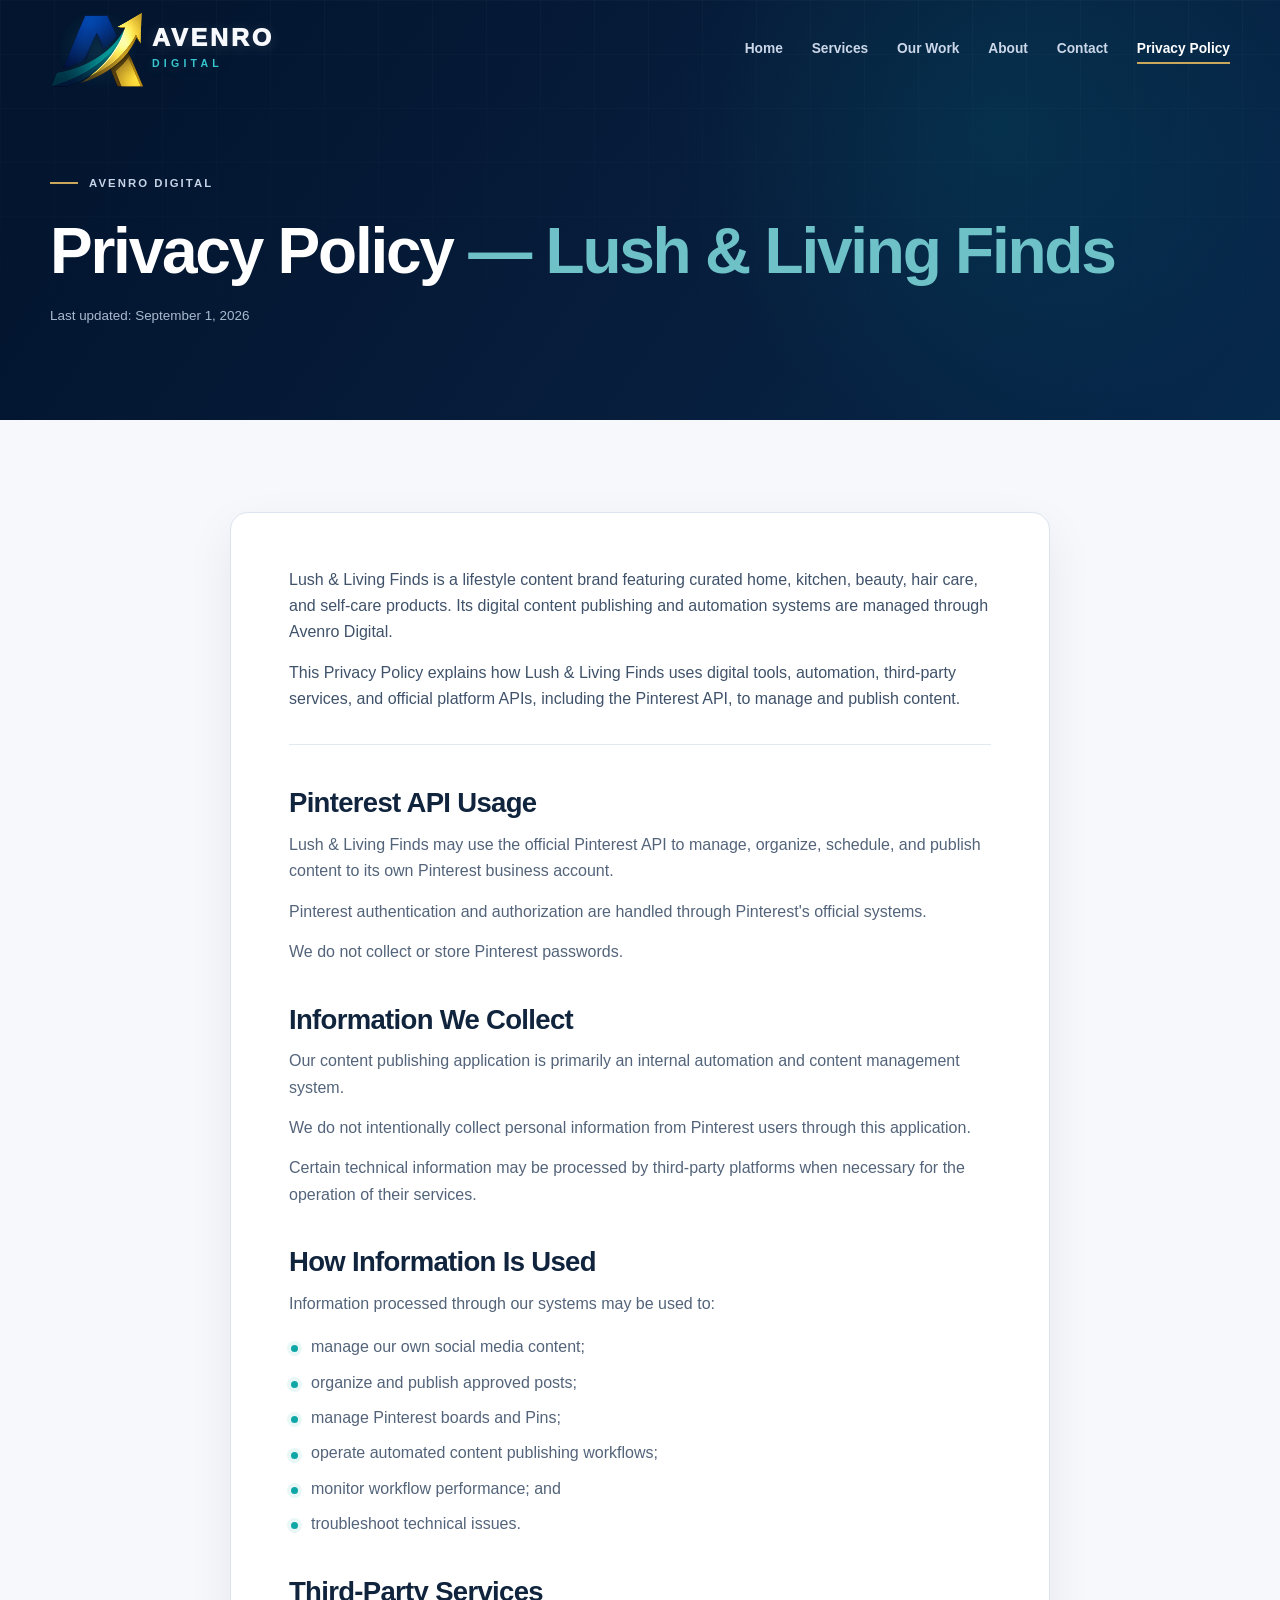
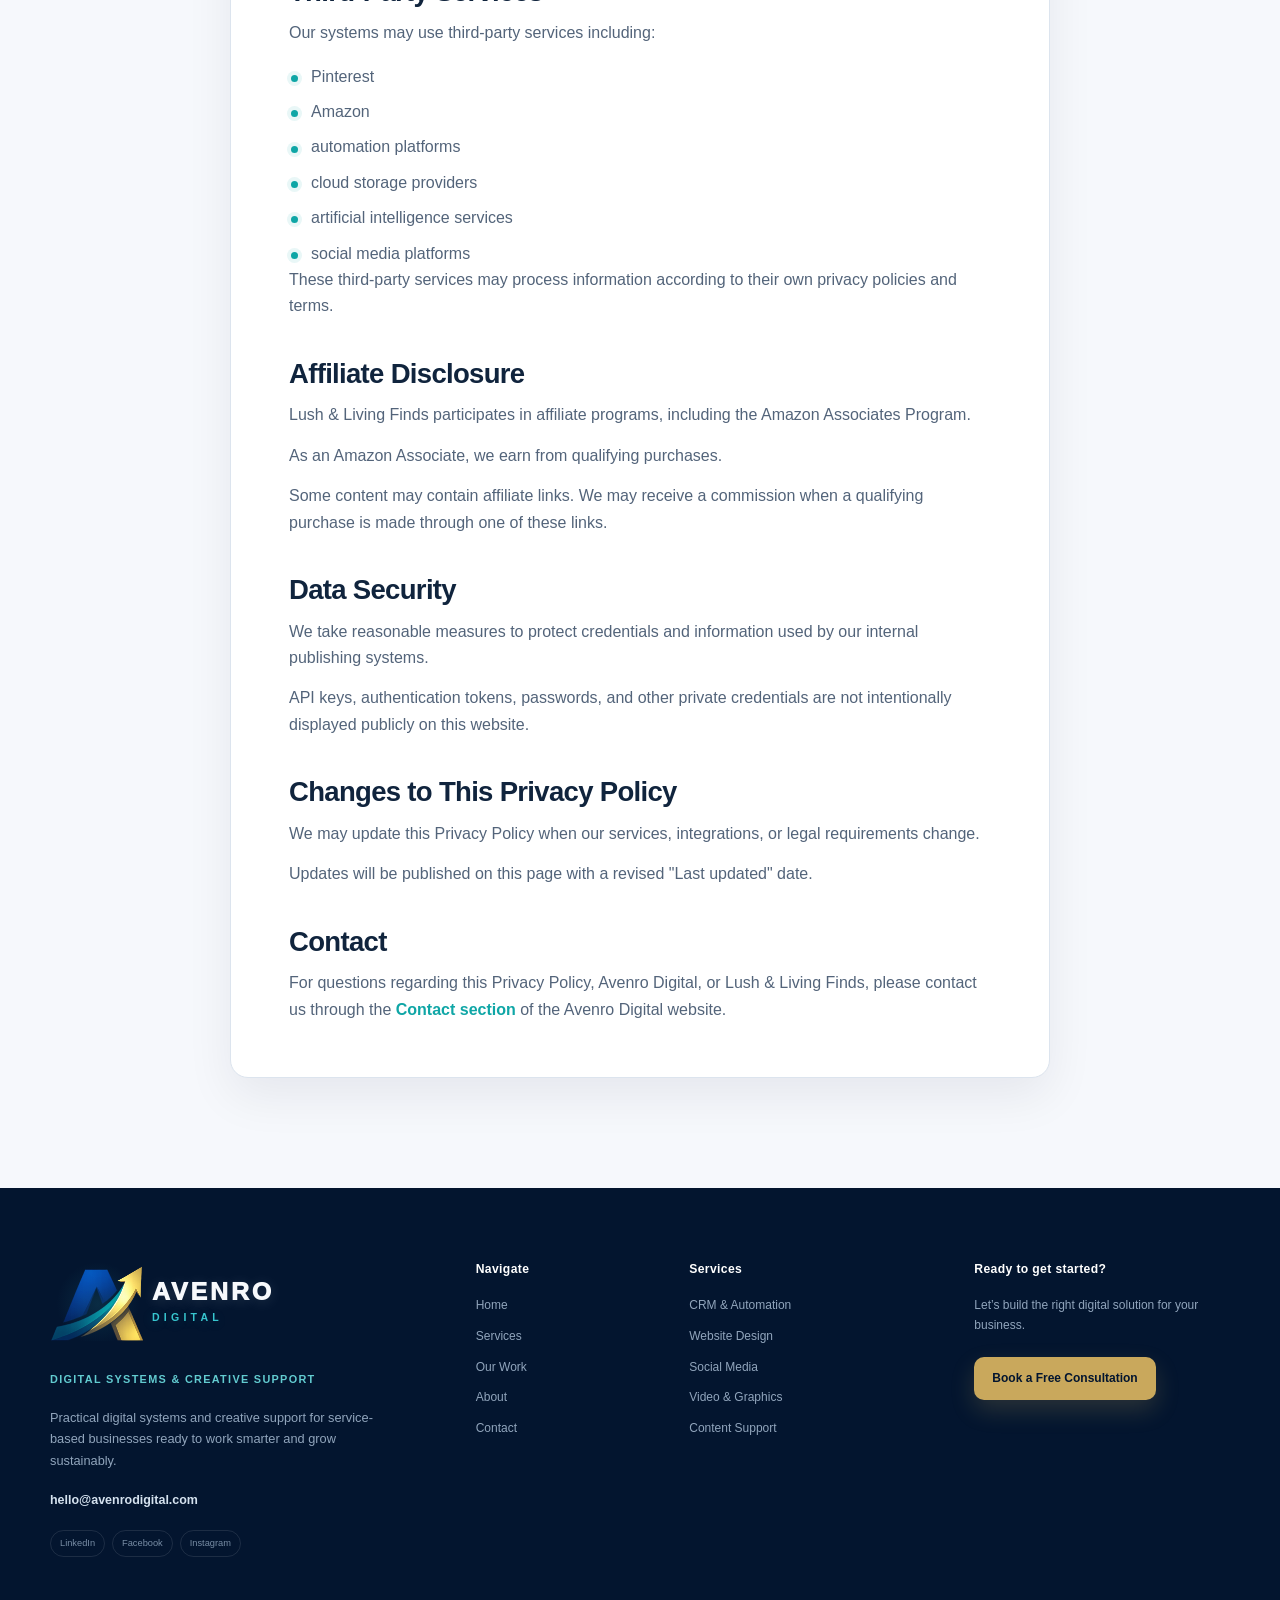
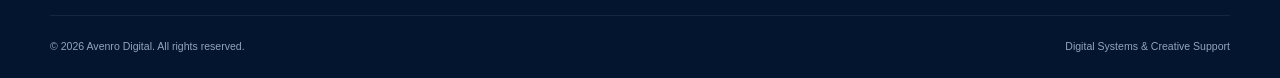
==== lush-living-finds/privacy/index.html @ b6dfa090 "Add Lush and Living Finds privacy policy" ====
<!doctype html>
<html lang="en">
<head>
  <meta charset="utf-8">
  <meta name="viewport" content="width=device-width, initial-scale=1">
  <title>Privacy Policy | Lush &amp; Living Finds</title>
  <meta name="description" content="Privacy Policy for Lush &amp; Living Finds, a lifestyle content brand whose digital publishing and automation systems are managed through Avenro Digital.">
  <meta name="theme-color" content="#03152F">
  <meta property="og:type" content="website">
  <meta property="og:title" content="Privacy Policy | Lush &amp; Living Finds">
  <meta property="og:description" content="Privacy Policy for Lush &amp; Living Finds, a lifestyle content brand whose digital publishing and automation systems are managed through Avenro Digital.">
  <meta property="og:image" content="../../assets/images/avenro-logo.png">
  <meta property="og:url" content="https://avenrodigital.com/lush-living-finds/privacy/">
  <link rel="icon" type="image/png" href="../../assets/images/avenro-logo.png">
  <link rel="stylesheet" href="../../styles.css?v=20260901-1">
  <script src="../../script.js?v=20260802-5" defer></script>
</head>
<body>
  <a class="skip-link" href="#main-content">Skip to main content</a>

  <header class="site-header" data-header>
    <nav class="container navbar" aria-label="Primary navigation">
      <a class="brand" href="../../#home" aria-label="Avenro Digital home">
        <span class="brand-mark" aria-hidden="true"><img src="../../assets/images/avenro-logo.png" alt=""></span>
        <span class="brand-name">AVENRO <small>DIGITAL</small></span>
      </a>

      <button class="menu-toggle" type="button" aria-expanded="false" aria-controls="nav-menu" aria-label="Open navigation menu">
        <span></span><span></span><span></span>
      </button>

      <div class="nav-menu" id="nav-menu" data-nav-menu>
        <ul class="nav-links">
          <li><a href="../../#home">Home</a></li>
          <li><a href="../../#services">Services</a></li>
          <li><a href="../../#work">Our Work</a></li>
          <li><a href="../../#about">About</a></li>
          <li><a href="../../#contact">Contact</a></li>
          <li><a class="active" href="/lush-living-finds/privacy/" aria-current="page">Privacy Policy</a></li>
        </ul>
      </div>
    </nav>
  </header>

  <main id="main-content">
    <section class="privacy-hero">
      <div class="container reveal">
        <p class="eyebrow"><span></span> Avenro Digital</p>
        <h1>Privacy Policy <em>— Lush &amp; Living Finds</em></h1>
        <p class="privacy-updated">Last updated: September 1, 2026</p>
      </div>
    </section>

    <div class="privacy-policy">
      <article class="privacy-content reveal">
        <div class="privacy-intro">
          <p>Lush &amp; Living Finds is a lifestyle content brand featuring curated home, kitchen, beauty, hair care, and self-care products. Its digital content publishing and automation systems are managed through Avenro Digital.</p>
          <p>This Privacy Policy explains how Lush &amp; Living Finds uses digital tools, automation, third-party services, and official platform APIs, including the Pinterest API, to manage and publish content.</p>
        </div>

        <section>
          <h2>Pinterest API Usage</h2>
          <p>Lush &amp; Living Finds may use the official Pinterest API to manage, organize, schedule, and publish content to its own Pinterest business account.</p>
          <p>Pinterest authentication and authorization are handled through Pinterest's official systems.</p>
          <p>We do not collect or store Pinterest passwords.</p>
        </section>

        <section>
          <h2>Information We Collect</h2>
          <p>Our content publishing application is primarily an internal automation and content management system.</p>
          <p>We do not intentionally collect personal information from Pinterest users through this application.</p>
          <p>Certain technical information may be processed by third-party platforms when necessary for the operation of their services.</p>
        </section>

        <section>
          <h2>How Information Is Used</h2>
          <p>Information processed through our systems may be used to:</p>
          <ul>
            <li>manage our own social media content;</li>
            <li>organize and publish approved posts;</li>
            <li>manage Pinterest boards and Pins;</li>
            <li>operate automated content publishing workflows;</li>
            <li>monitor workflow performance; and</li>
            <li>troubleshoot technical issues.</li>
          </ul>
        </section>

        <section>
          <h2>Third-Party Services</h2>
          <p>Our systems may use third-party services including:</p>
          <ul>
            <li>Pinterest</li>
            <li>Amazon</li>
            <li>automation platforms</li>
            <li>cloud storage providers</li>
            <li>artificial intelligence services</li>
            <li>social media platforms</li>
          </ul>
          <p>These third-party services may process information according to their own privacy policies and terms.</p>
        </section>

        <section>
          <h2>Affiliate Disclosure</h2>
          <p>Lush &amp; Living Finds participates in affiliate programs, including the Amazon Associates Program.</p>
          <p>As an Amazon Associate, we earn from qualifying purchases.</p>
          <p>Some content may contain affiliate links. We may receive a commission when a qualifying purchase is made through one of these links.</p>
        </section>

        <section>
          <h2>Data Security</h2>
          <p>We take reasonable measures to protect credentials and information used by our internal publishing systems.</p>
          <p>API keys, authentication tokens, passwords, and other private credentials are not intentionally displayed publicly on this website.</p>
        </section>

        <section>
          <h2>Changes to This Privacy Policy</h2>
          <p>We may update this Privacy Policy when our services, integrations, or legal requirements change.</p>
          <p>Updates will be published on this page with a revised "Last updated" date.</p>
        </section>

        <section>
          <h2>Contact</h2>
          <p>For questions regarding this Privacy Policy, Avenro Digital, or Lush &amp; Living Finds, please contact us through the <a href="../../#contact">Contact section</a> of the Avenro Digital website.</p>
        </section>
      </article>
    </div>
  </main>

  <footer class="site-footer">
    <div class="container footer-grid">
      <div class="footer-brand">
        <a class="brand" href="../../#home" aria-label="Avenro Digital home"><span class="brand-mark" aria-hidden="true"><img src="../../assets/images/avenro-logo.png" alt=""></span><span class="brand-name">AVENRO <small>DIGITAL</small></span></a>
        <p class="footer-tagline">Digital Systems &amp; Creative Support</p>
        <p>Practical digital systems and creative support for service-based businesses ready to work smarter and grow sustainably.</p>
        <a class="footer-email" href="mailto:hello@avenrodigital.com">hello@avenrodigital.com</a>
        <div class="social-placeholders" aria-label="Social media profiles coming soon"><span>LinkedIn</span><span>Facebook</span><span>Instagram</span></div>
      </div>
      <div class="footer-column"><h2>Navigate</h2><a href="../../#home">Home</a><a href="../../#services">Services</a><a href="../../#work">Our Work</a><a href="../../#about">About</a><a href="../../#contact">Contact</a></div>
      <div class="footer-column"><h2>Services</h2><a href="../../#services">CRM &amp; Automation</a><a href="../../#services">Website Design</a><a href="../../#services">Social Media</a><a href="../../#services">Video &amp; Graphics</a><a href="../../#services">Content Support</a></div>
      <div class="footer-column footer-action"><h2>Ready to get started?</h2><p>Let’s build the right digital solution for your business.</p><a class="button button-gold button-small" href="../../#contact">Book a Free Consultation</a></div>
    </div>
    <div class="container footer-bottom"><p>© <span data-current-year></span> Avenro Digital. All rights reserved.</p><p>Digital Systems &amp; Creative Support</p></div>
  </footer>
</body>
</html>
---- styles.css ----
:root {
  --navy: #03152f;
  --midnight: #071e3d;
  --royal: #0648a8;
  --teal: #0fa6a6;
  --gold: #c9a85c;
  --soft-white: #f6f8fc;
  --light-gray: #e8edf5;
  --muted: #aab8cc;
  --ink: #10243d;
  --body-text: #53647a;
  --white: #ffffff;
  --container: 1180px;
  --radius-sm: 10px;
  --radius: 18px;
  --radius-lg: 28px;
  --shadow: 0 20px 50px rgba(3, 21, 47, 0.1);
  --transition: 220ms ease;
}

* { box-sizing: border-box; }
html { scroll-behavior: smooth; scroll-padding-top: 106px; }
body { margin: 0; font-family: Inter, Avenir, "Segoe UI", Arial, sans-serif; color: var(--body-text); background: var(--soft-white); line-height: 1.65; -webkit-font-smoothing: antialiased; }
body.menu-open, body.modal-open { overflow: hidden; }
img, svg { display: block; max-width: 100%; }
a { color: inherit; text-decoration: none; }
button, input, select, textarea { font: inherit; }
button, a { -webkit-tap-highlight-color: transparent; }
:focus-visible { outline: 3px solid rgba(212, 175, 55, 0.75); outline-offset: 4px; }
.skip-link { position: fixed; z-index: 1000; top: 10px; left: 10px; padding: 10px 16px; border-radius: 8px; background: var(--gold); color: var(--navy); font-weight: 800; transform: translateY(-150%); transition: transform var(--transition); }
.skip-link:focus { transform: translateY(0); }
.container { width: min(calc(100% - 40px), var(--container)); margin-inline: auto; }
.section { padding: 110px 0; }
h1, h2, h3, p { margin-top: 0; }
h1, h2, h3 { color: var(--ink); line-height: 1.15; letter-spacing: -0.035em; }
h1 { font-size: clamp(2.8rem, 5.1vw, 4.65rem); }
h2 { margin-bottom: 24px; font-size: clamp(2.15rem, 4vw, 3.25rem); }
h3 { font-size: 1.2rem; }
em { color: var(--teal); font-style: normal; }
.eyebrow { display: flex; align-items: center; gap: 11px; margin-bottom: 22px; color: #c7d4e7; font-size: 0.71rem; font-weight: 800; letter-spacing: 0.18em; text-transform: uppercase; }
.eyebrow span { width: 28px; height: 2px; background: var(--gold); }
.eyebrow.dark { color: var(--royal); }
.eyebrow.centered { justify-content: center; }
.eyebrow.centered span:last-child { display: inline-block; }
.button-group { display: flex; flex-wrap: wrap; gap: 14px; }
.button { display: inline-flex; min-height: 52px; align-items: center; justify-content: center; gap: 14px; padding: 13px 22px; border: 1px solid transparent; border-radius: var(--radius-sm); cursor: pointer; font-weight: 750; line-height: 1.2; transition: transform var(--transition), box-shadow var(--transition), background-color var(--transition), border-color var(--transition); }
.button:hover { transform: translateY(-2px); }
.button-primary { background: var(--gold); color: var(--navy); box-shadow: 0 10px 26px rgba(201, 168, 92, 0.22); }
.button-primary:hover { background: #d7ba74; box-shadow: 0 15px 32px rgba(201, 168, 92, 0.3); }
.button-secondary, .button-outline { border-color: rgba(255, 255, 255, 0.25); color: var(--white); background: rgba(255, 255, 255, 0.05); }
.button-secondary:hover, .button-outline:hover { border-color: rgba(255, 255, 255, 0.5); background: rgba(255, 255, 255, 0.1); }
.button-gold { background: var(--gold); color: var(--navy); box-shadow: 0 10px 24px rgba(201, 168, 92, 0.2); }
.button-gold:hover { background: #d7ba74; box-shadow: 0 14px 30px rgba(201, 168, 92, 0.28); }
.button-light { background: var(--white); color: var(--royal); }
.button-small { min-height: 43px; padding: 10px 17px; font-size: 0.86rem; }
.text-link { display: inline-flex; align-items: center; gap: 10px; color: var(--teal); font-size: 0.88rem; font-weight: 800; }
.text-link span { transition: transform var(--transition); }
.text-link:hover span { transform: translateX(4px); }

.site-header { position: fixed; z-index: 100; top: 0; right: 0; left: 0; color: var(--white); transition: background var(--transition), box-shadow var(--transition), backdrop-filter var(--transition); }
.site-header.scrolled { background: rgba(3, 21, 47, 0.97); box-shadow: 0 8px 30px rgba(0, 0, 0, 0.14); }
.navbar { display: flex; height: 96px; align-items: center; justify-content: flex-start; }
.brand { display: inline-flex; flex: 0 0 auto; align-items: center; gap: 6px; color: #f7f9fc; }
.brand-mark { position: relative; display: block; width: 96px; height: 78px; flex: 0 0 96px; overflow: hidden; background: radial-gradient(circle at 50% 52%, rgba(55, 198, 207, 0.13), transparent 66%); }
.brand-mark img { position: absolute; top: -44px; left: -147px; width: 385px; max-width: none; filter: brightness(1.08) saturate(1.06); mix-blend-mode: screen; }
.brand-name { flex: 0 0 auto; color: #f7f9fc; font-size: 1.55rem; font-weight: 950; letter-spacing: 0.12em; line-height: 0.9; text-shadow: 0 2px 14px rgba(247, 249, 252, 0.15); }
.brand-name small { display: block; margin-top: 9px; color: #37c6cf; font-size: 0.66rem; font-weight: 850; letter-spacing: 0.4em; line-height: 1; text-shadow: 0 2px 12px rgba(55, 198, 207, 0.21); }
.nav-menu { display: flex; flex: 0 1 auto; align-items: center; margin-left: auto; }
.nav-links { display: flex; align-items: center; gap: clamp(24px, 2.25vw, 34px); margin: 0; padding: 0; list-style: none; }
.nav-links a { position: relative; padding: 10px 0; color: #cbd7e8; font-size: 0.86rem; font-weight: 650; transition: color var(--transition); }
.nav-links a::after { position: absolute; right: 0; bottom: 2px; left: 0; height: 2px; background: var(--gold); content: ""; transform: scaleX(0); transition: transform var(--transition); }
.nav-links a:hover, .nav-links a.active { color: var(--white); }
.nav-links a.active::after, .nav-links a:hover::after { transform: scaleX(1); }
.menu-toggle { display: none; width: 44px; height: 44px; margin-left: auto; padding: 10px; border: 0; border-radius: 8px; background: transparent; cursor: pointer; }
.menu-toggle span { display: block; width: 24px; height: 2px; margin: 5px 0; background: var(--white); transition: transform var(--transition), opacity var(--transition); }

.hero { position: relative; min-height: 760px; overflow: hidden; padding: 160px 0 80px; color: #cbd7e7; background: radial-gradient(circle at 78% 35%, rgba(0, 122, 133, 0.19), transparent 30%), linear-gradient(125deg, var(--navy) 10%, var(--midnight) 58%, #06294c 100%); }
.hero::before { position: absolute; inset: 0; background-image: linear-gradient(rgba(255,255,255,.025) 1px, transparent 1px), linear-gradient(90deg, rgba(255,255,255,.025) 1px, transparent 1px); background-size: 54px 54px; content: ""; mask-image: linear-gradient(to bottom, black, transparent 90%); }
.hero-glow { position: absolute; border-radius: 50%; filter: blur(20px); opacity: .5; }
.hero-glow-one { top: 20%; right: 2%; width: 330px; height: 330px; background: rgba(6, 72, 168, .22); }
.hero-glow-two { bottom: -18%; left: -8%; width: 400px; height: 400px; background: rgba(0, 122, 133, .13); }
.hero-grid { position: relative; z-index: 1; display: grid; grid-template-columns: 1.02fr .98fr; gap: 80px; align-items: center; }
.hero h1 { max-width: 680px; margin-bottom: 26px; color: var(--white); font-size: clamp(2.65rem, 4.45vw, 4.15rem); }
.hero h1 span, .hero h1 em { display: block; white-space: nowrap; }
.hero h1 em { color: #69cbd0; }
.hero-lead { max-width: 660px; margin-bottom: 34px; color: #b9c7d9; font-size: 1.06rem; }
.hero-trust { display: flex; flex-wrap: wrap; gap: 20px; margin-top: 35px; color: #aebdd1; font-size: .76rem; font-weight: 650; }
.hero-trust span { display: flex; align-items: center; gap: 7px; }
.hero-trust i { display: grid; width: 18px; height: 18px; place-items: center; border-radius: 50%; background: rgba(0, 122, 133, .28); color: #70d2d8; font-size: .65rem; font-style: normal; }
.system-visual { position: relative; min-height: 490px; perspective: 900px; }
.system-card { border: 1px solid rgba(164, 202, 228, .16); background: linear-gradient(145deg, rgba(16, 46, 80, .92), rgba(5, 28, 56, .94)); box-shadow: 0 28px 80px rgba(0, 0, 0, .35); backdrop-filter: blur(14px); }
.main-system-card { position: absolute; z-index: 2; top: 74px; left: 6%; width: 88%; padding: 24px; border-radius: 20px; transform: rotateY(-3deg) rotateX(2deg); transition: translate .45s ease-out; }
.card-topline, .card-topline > div { display: flex; align-items: center; justify-content: space-between; }
.card-topline > div { gap: 10px; color: #e6eff8; font-size: .82rem; font-weight: 750; }
.status-dot { width: 8px; height: 8px; border-radius: 50%; background: #3ed3a2; box-shadow: 0 0 0 5px rgba(62, 211, 162, .1); }
.live-badge { padding: 4px 9px; border-radius: 50px; color: #6edfb8; background: rgba(62, 211, 162, .1); font-size: .64rem; font-weight: 800; text-transform: uppercase; }
.metric-row { display: grid; grid-template-columns: 1fr 1.5fr; gap: 26px; align-items: end; margin: 27px 0 25px; padding-bottom: 24px; border-bottom: 1px solid rgba(255,255,255,.08); }
.metric-row small, .workflow-title small { display: block; color: #8296af; font-size: .66rem; }
.metric-row strong { display: block; margin: 3px 0; color: var(--white); font-size: 2rem; }
.metric-up { color: #5fd7b0; font-size: .62rem; font-weight: 700; }
.mini-chart { position: relative; display: flex; height: 66px; align-items: end; gap: 7px; overflow: hidden; }
.mini-chart::after { position: absolute; inset: 0; background: linear-gradient(105deg, transparent 15%, rgba(124,218,232,.14) 48%, transparent 72%); content: ""; opacity: 0; pointer-events: none; transform: translateX(-115%); }
.mini-chart i { flex: 1; min-width: 5px; border-radius: 4px 4px 0 0; background: linear-gradient(#1b7cce, rgba(6,72,168,.18)); transform: scaleY(0); transform-origin: center bottom; }
.mini-chart i:nth-child(1) { height: 28%; }.mini-chart i:nth-child(2) { height: 40%; }.mini-chart i:nth-child(3) { height: 34%; }.mini-chart i:nth-child(4) { height: 58%; }.mini-chart i:nth-child(5) { height: 51%; }.mini-chart i:nth-child(6) { height: 76%; }.mini-chart i:nth-child(7) { height: 91%; background: linear-gradient(#30aab5, rgba(0,122,133,.2)); }
.workflow-title { display: flex; align-items: center; justify-content: space-between; color: #dfeaf5; font-size: .76rem; font-weight: 700; }
.workflow { position: relative; display: flex; align-items: center; margin-top: 15px; }
.flow-node { flex: 0 0 84px; padding: 11px 8px; border: 1px solid rgba(255,255,255,.09); border-radius: 8px; color: #9bb0c8; background: rgba(255,255,255,.025); font-size: .56rem; }
.flow-node b { display: block; margin-bottom: 3px; color: #5d7c9c; font-size: .49rem; }
.flow-node-active { border-color: rgba(0, 168, 181, .45); color: #89e3e8; background: rgba(0, 122, 133, .13); }
.workflow > i { position: relative; height: 1px; flex: 1; background: linear-gradient(90deg, #295373, #168d99); }
.workflow > i::after { position: absolute; inset: -4px 0; background-image: radial-gradient(circle, rgba(117,236,238,.95) 0 2px, rgba(64,204,211,.3) 3px, transparent 5px); background-repeat: no-repeat; background-position: 0 50%; content: ""; opacity: 0; filter: drop-shadow(0 0 4px rgba(76,218,222,.5)); }
.floating-card { position: absolute; z-index: 4; display: flex; align-items: center; gap: 10px; padding: 13px 15px; border-radius: 13px; transition: translate .45s ease-out; }
.floating-card strong, .floating-card small { display: block; }
.floating-card strong { color: #eef5fb; font-size: .7rem; }.floating-card small { color: #8699b1; font-size: .55rem; }
.floating-card-left { top: 28px; left: -3%; }.floating-card-right { z-index: 5; top: 215px; right: -3%; }
.floating-icon { display: grid; width: 30px; height: 30px; place-items: center; border-radius: 8px; color: #89e5e8; background: rgba(0,122,133,.22); }
.calendar-icon { color: #efcf65; background: rgba(212,175,55,.13); }.check { display: grid; width: 20px; height: 20px; margin-left: 7px; place-items: center; border-radius: 50%; color: #5fe0b3; background: rgba(62,211,162,.12); font-size: .65rem; }
.completion-card { position: absolute; z-index: 4; right: 9%; bottom: 16px; display: flex; align-items: center; gap: 13px; padding: 14px 18px; border-radius: 14px; transition: translate .45s ease-out; }
.completion-card strong, .completion-card small { display: block; }.completion-card strong { color: #eaf1f8; font-size: .72rem; }.completion-card small { color: #8498b0; font-size: .55rem; }
.progress-ring { --progress: 86%; position: relative; display: grid; width: 43px; height: 43px; place-items: center; border-radius: 50%; background: conic-gradient(#22adb7 var(--progress), rgba(255,255,255,.1) 0); }
.progress-ring::before { position: absolute; width: 33px; height: 33px; border-radius: 50%; background: #0d294a; content: ""; }.progress-ring span { position: relative; z-index: 1; color: #91e3e6; font-size: .55rem; font-weight: 800; }
.visual-orbit { position: absolute; border: 1px solid rgba(63, 135, 181, .15); border-radius: 50%; }.visual-orbit::after { position: absolute; top: 48%; left: -3px; width: 6px; height: 6px; border-radius: 50%; background: rgba(69,183,201,.44); box-shadow: 0 0 9px rgba(69,183,201,.25); content: ""; }.orbit-one { inset: -10px 15px 0; }.orbit-two { inset: 40px -50px 38px; }

.system-visual:not(.visible) .floating-card, .system-visual:not(.visible) .completion-card { opacity: 0; }
.system-visual.visible .main-system-card { animation: dashboard-float 8s ease-in-out .15s infinite; }
.system-visual.visible .floating-card-left { animation: dashboard-card-enter .55s ease-out .2s both, followup-card-float 6.4s ease-in-out .85s infinite; }
.system-visual.visible .floating-card-right { animation: dashboard-card-enter .55s ease-out .38s both, booking-card-drift 7.7s ease-in-out 1.05s infinite; }
.system-visual.visible .completion-card { animation: dashboard-card-enter .55s ease-out .55s both, completion-card-float 9.1s ease-in-out 1.2s infinite; }
.system-visual.visible .mini-chart i { animation: chart-bar-rise .65s cubic-bezier(.2,.8,.25,1) forwards; }
.system-visual.visible .mini-chart i:nth-child(1) { animation-delay: .3s; }.system-visual.visible .mini-chart i:nth-child(2) { animation-delay: .37s; }.system-visual.visible .mini-chart i:nth-child(3) { animation-delay: .44s; }.system-visual.visible .mini-chart i:nth-child(4) { animation-delay: .51s; }.system-visual.visible .mini-chart i:nth-child(5) { animation-delay: .58s; }.system-visual.visible .mini-chart i:nth-child(6) { animation-delay: .65s; }.system-visual.visible .mini-chart i:nth-child(7) { animation-delay: .72s; }
.system-visual.visible .mini-chart::after { animation: chart-shimmer 5.8s ease-in-out 1.8s infinite; }
.system-visual.visible .workflow > i:first-of-type::after { animation: workflow-dot-first 9s linear 1.1s infinite; }
.system-visual.visible .workflow > i:last-of-type::after { animation: workflow-dot-second 9s linear 1.1s infinite; }
.system-visual.visible .flow-node:nth-of-type(1) { animation: flow-node-one 9s ease 1.1s infinite; }.system-visual.visible .flow-node:nth-of-type(2) { animation: flow-node-two 9s ease 1.1s infinite; }.system-visual.visible .flow-node:nth-of-type(3) { animation: flow-node-three 9s ease 1.1s infinite; }
.system-visual.visible .status-dot { animation: status-dot-pulse 3.4s ease-in-out infinite; }.system-visual.visible .live-badge { animation: live-badge-breathe 4.2s ease-in-out .4s infinite; }.system-visual.visible .check { animation: check-icon-pulse 3.8s ease-in-out 1.2s infinite; }
.system-visual.visible .orbit-one { animation: dashboard-orbit-clockwise 34s linear infinite; }.system-visual.visible .orbit-two { animation: dashboard-orbit-counterclockwise 43s linear infinite; }
.progress-ring.is-complete { animation: progress-ring-pulse 5.4s ease-in-out infinite; }
.system-visual.is-parallax-active .main-system-card, .system-visual.is-parallax-active .floating-card, .system-visual.is-parallax-active .completion-card { will-change: transform, translate; }

@keyframes dashboard-float { 0%, 100% { transform: translate3d(0,0,0) rotateY(-3deg) rotateX(2deg); } 50% { transform: translate3d(0,-8px,0) rotateY(-3deg) rotateX(2deg); } }
@keyframes dashboard-card-enter { from { opacity: 0; } to { opacity: 1; } }
@keyframes followup-card-float { 0%, 100% { transform: translate3d(0,0,0); } 50% { transform: translate3d(0,-7px,0); } }
@keyframes booking-card-drift { 0%, 100% { transform: translate3d(0,0,0); } 38% { transform: translate3d(5px,-4px,0); } 72% { transform: translate3d(-3px,3px,0); } }
@keyframes completion-card-float { 0%, 100% { transform: translate3d(0,0,0); } 35% { transform: translate3d(-2px,5px,0); } 70% { transform: translate3d(2px,-5px,0); } }
@keyframes chart-bar-rise { from { transform: scaleY(0); opacity: .35; } to { transform: scaleY(1); opacity: 1; } }
@keyframes chart-shimmer { 0%, 72%, 100% { opacity: 0; transform: translateX(-115%); } 82% { opacity: .42; } 94% { opacity: 0; transform: translateX(115%); } }
@keyframes workflow-dot-first { 0% { opacity: 0; background-position: 0 50%; } 3% { opacity: .85; } 29% { opacity: .85; background-position: 100% 50%; } 33%, 100% { opacity: 0; background-position: 100% 50%; } }
@keyframes workflow-dot-second { 0%, 34% { opacity: 0; background-position: 0 50%; } 37% { opacity: .85; } 63% { opacity: .85; background-position: 100% 50%; } 67%, 100% { opacity: 0; background-position: 100% 50%; } }
@keyframes flow-node-one { 0%, 8% { border-color: rgba(80,214,218,.45); color: #9ce6e8; background: rgba(15,166,166,.1); } 15%, 100% { border-color: rgba(255,255,255,.09); color: #9bb0c8; background: rgba(255,255,255,.025); } }
@keyframes flow-node-two { 0%, 31% { border-color: rgba(255,255,255,.09); color: #9bb0c8; background: rgba(255,255,255,.025); } 34%, 42% { border-color: rgba(80,214,218,.45); color: #9ce6e8; background: rgba(15,166,166,.1); } 49%, 100% { border-color: rgba(255,255,255,.09); color: #9bb0c8; background: rgba(255,255,255,.025); } }
@keyframes flow-node-three { 0%, 64% { border-color: rgba(0,168,181,.45); color: #89e3e8; background: rgba(0,122,133,.13); } 67%, 75% { border-color: rgba(95,226,206,.7); color: #c1f8ed; background: rgba(23,185,162,.18); } 82%, 100% { border-color: rgba(0,168,181,.45); color: #89e3e8; background: rgba(0,122,133,.13); } }
@keyframes status-dot-pulse { 0%, 100% { opacity: .85; box-shadow: 0 0 0 5px rgba(62,211,162,.08); } 50% { opacity: 1; box-shadow: 0 0 0 8px rgba(62,211,162,.02), 0 0 12px rgba(62,211,162,.2); } }
@keyframes live-badge-breathe { 0%, 100% { opacity: .82; } 50% { opacity: 1; } }
@keyframes check-icon-pulse { 0%, 100% { transform: scale(1); box-shadow: 0 0 0 rgba(62,211,162,0); } 50% { transform: scale(1.06); box-shadow: 0 0 10px rgba(62,211,162,.18); } }
@keyframes dashboard-orbit-clockwise { to { transform: rotate(360deg); } }
@keyframes dashboard-orbit-counterclockwise { to { transform: rotate(-360deg); } }
@keyframes progress-ring-pulse { 0%, 100% { transform: scale(1); } 50% { transform: scale(1.035); } }
.services { background: var(--soft-white); }
.section-heading { display: grid; grid-template-columns: 1.35fr .65fr; gap: 80px; align-items: end; margin-bottom: 55px; }
.section-heading h2 { max-width: 680px; margin-bottom: 0; }.section-heading > p { max-width: 500px; margin: 0 0 6px; }
.services-grid { display: grid; grid-template-columns: repeat(3, 1fr); gap: 20px; }
.service-card { position: relative; display: flex; min-height: 315px; flex-direction: column; justify-content: center; overflow: hidden; padding: 32px; border: 1px solid #dce4ee; border-radius: var(--radius); background: var(--white); box-shadow: 0 14px 38px rgba(3, 21, 47, .045); transition: transform var(--transition), box-shadow var(--transition), border-color var(--transition); }
.service-card:hover { border-color: #b9cede; box-shadow: var(--shadow); transform: translateY(-6px); }
.service-card.featured { border-top: 3px solid var(--teal); }
.card-number { position: absolute; top: 25px; right: 28px; color: #cad5e2; font-size: .72rem; font-weight: 800; }
.service-icon { display: grid; width: 48px; height: 48px; margin-bottom: 25px; place-items: center; border-radius: 12px; color: var(--royal); background: #eaf2fc; }
.service-icon svg { width: 25px; fill: none; stroke: currentColor; stroke-width: 1.6; stroke-linecap: round; stroke-linejoin: round; }
.service-card.featured .service-icon { color: var(--teal); background: #e4f4f4; }
.service-card h3 { max-width: 260px; margin-bottom: 13px; font-size: 1.15rem; }.service-card p { margin: 0; color: #687991; font-size: .87rem; line-height: 1.7; }
.service-cta { position: relative; overflow: hidden; min-height: 335px; padding: 34px; border-radius: var(--radius); color: var(--white); background: linear-gradient(140deg, var(--royal), var(--teal)); box-shadow: 0 20px 44px rgba(6,72,168,.18); }
.service-cta::after { position: absolute; right: -70px; bottom: -80px; width: 220px; height: 220px; border: 1px solid rgba(255,255,255,.15); border-radius: 50%; content: ""; box-shadow: 0 0 0 38px rgba(255,255,255,.035), 0 0 0 76px rgba(255,255,255,.025); }
.service-cta .spark { display: block; margin-bottom: 45px; color: #f1d76e; font-size: 1.4rem; }.service-cta p { margin-bottom: 7px; color: #d5e5ee; font-size: .76rem; }.service-cta h3 { max-width: 280px; margin-bottom: 28px; color: var(--white); font-size: 1.5rem; }.service-cta .button { position: relative; z-index: 2; }

.why-us { position: relative; overflow: hidden; color: #b8c7da; background: linear-gradient(122deg, var(--navy), var(--midnight)); }
.why-us::after { position: absolute; top: -250px; right: -260px; width: 700px; height: 700px; border: 1px solid rgba(52,142,171,.12); border-radius: 50%; content: ""; box-shadow: 0 0 0 90px rgba(6,72,168,.025), 0 0 0 180px rgba(0,122,133,.02); }
.why-grid { position: relative; z-index: 1; display: grid; grid-template-columns: .8fr 1.2fr; gap: 90px; align-items: center; }
.why-copy h2 { color: var(--white); }.why-copy h2 em { color: #71c1c7; }.why-copy > p:not(.eyebrow) { max-width: 490px; margin-bottom: 32px; }.why-copy > .why-intro { margin-bottom: 19px; }.why-copy > .why-principle { position: relative; display: flex; flex-wrap: wrap; align-items: center; gap: 4px 8px; margin-bottom: 32px; padding: 12px 15px 12px 25px; border: 1px solid rgba(255,255,255,.1); border-radius: 10px; color: #edf4fb; background: rgba(255,255,255,.045); font-size: .73rem; font-weight: 850; letter-spacing: .055em; line-height: 1.45; }.why-principle::before { position: absolute; top: 12px; bottom: 12px; left: 12px; width: 3px; border-radius: 3px; background: var(--gold); content: ""; }.why-principle em { color: #58d1d5; font-style: normal; }
.benefit-list { display: grid; grid-template-columns: 1fr 1fr; gap: 18px; }
.benefit-item { min-height: 190px; padding: 27px; border: 1px solid rgba(255,255,255,.1); border-radius: var(--radius); background: rgba(255,255,255,.035); transition: background var(--transition), transform var(--transition); }
.benefit-item:hover { background: rgba(255,255,255,.07); transform: translateY(-4px); }.benefit-item > span { display: block; margin-bottom: 25px; color: var(--gold); font-size: .68rem; font-weight: 800; }.benefit-item h3 { margin-bottom: 9px; color: var(--white); font-size: 1rem; letter-spacing: -.01em; }.benefit-item p { margin: 0; color: #94a8bf; font-size: .79rem; }

.process { background: var(--white); }
.center-heading { max-width: 750px; margin: 0 auto 60px; text-align: center; }.center-heading h2 { margin-bottom: 16px; }.center-heading > p:last-child { margin: 0; }
.process-list { position: relative; display: grid; grid-template-columns: repeat(5, 1fr); gap: 0; margin: 0; padding: 0; list-style: none; }
.process-list::before { position: absolute; top: 69px; right: 9%; left: 9%; height: 1px; background: linear-gradient(90deg, rgba(50,83,108,.1), rgba(80,111,135,.34) 16%, rgba(80,111,135,.34) 84%, rgba(50,83,108,.1)); content: ""; }
.process-list::after { position: absolute; z-index: 1; top: 63px; right: 9%; left: 9%; height: 13px; background-image: radial-gradient(circle, rgba(179,255,250,.95) 0 2px, rgba(55,198,207,.72) 3px, rgba(55,198,207,.2) 5px, transparent 9px); background-position: -90px center; background-repeat: no-repeat; background-size: 90px 13px; content: ""; opacity: 0; filter: drop-shadow(0 0 5px rgba(55,198,207,.38)); pointer-events: none; }
.process-list.is-active::after { animation: process-flow-horizontal 15s linear .85s infinite; }
.process-list li { position: relative; padding: 0 18px; text-align: center; }
.process-list li.reveal { transition-duration: 680ms; transition-timing-function: cubic-bezier(.2,.75,.25,1); }
.process-list li.reveal:nth-of-type(1) { transition-delay: 60ms; }.process-list li.reveal:nth-of-type(2) { transition-delay: 160ms; }.process-list li.reveal:nth-of-type(3) { transition-delay: 260ms; }.process-list li.reveal:nth-of-type(4) { transition-delay: 360ms; }.process-list li.reveal:nth-of-type(5) { transition-delay: 460ms; }
.step-number { display: block; margin-bottom: 20px; color: var(--royal); font-size: .65rem; font-weight: 850; letter-spacing: .12em; }
.step-icon { position: relative; z-index: 2; display: grid; width: 64px; height: 64px; margin: 0 auto 24px; place-items: center; border: 7px solid var(--white); border-radius: 50%; color: #087f89; background: linear-gradient(145deg, #f9ffff, #dff2f3); box-shadow: 0 0 0 1px rgba(20,139,149,.3), 0 8px 24px rgba(3,49,74,.09), inset 0 0 0 1px rgba(255,255,255,.85); }
.step-icon::before { position: absolute; inset: 4px; border: 1px solid rgba(55,198,207,.2); border-radius: inherit; content: ""; }
.step-icon svg { position: relative; z-index: 1; width: 25px; height: 25px; fill: none; stroke: currentColor; stroke-width: 1.65; stroke-linecap: round; stroke-linejoin: round; }
.process-list.is-active li:nth-of-type(1) { --process-step-delay: .85s; }.process-list.is-active li:nth-of-type(2) { --process-step-delay: 3.85s; }.process-list.is-active li:nth-of-type(3) { --process-step-delay: 6.85s; }.process-list.is-active li:nth-of-type(4) { --process-step-delay: 9.85s; }.process-list.is-active li:nth-of-type(5) { --process-step-delay: 12.85s; }
.process-list.is-active .step-icon { animation: process-step-highlight 15s ease-in-out var(--process-step-delay) infinite; }
.process-list.is-active .step-icon::before { animation: process-step-ring-highlight 15s ease-in-out var(--process-step-delay) infinite; }
.process-list.is-active .step-icon svg { animation: process-icon-highlight 15s ease-in-out var(--process-step-delay) infinite; }
.process-list h3 { margin-bottom: 10px; font-size: 1rem; }.process-list p { margin: 0; color: #607188; font-size: .84rem; line-height: 1.6; }

@keyframes process-flow-horizontal { 0% { opacity: 0; background-position: -90px center; } 3% { opacity: .85; } 80% { opacity: .85; background-position: calc(100% + 90px) center; } 84%, 100% { opacity: 0; background-position: calc(100% + 90px) center; } }
@keyframes process-flow-vertical { 0% { opacity: 0; background-position: center -90px; } 3% { opacity: .85; } 80% { opacity: .85; background-position: center calc(100% + 90px); } 84%, 100% { opacity: 0; background-position: center calc(100% + 90px); } }
@keyframes process-step-highlight { 0%, 8%, 100% { color: #087f89; background: linear-gradient(145deg, #f9ffff, #dff2f3); box-shadow: 0 0 0 1px rgba(20,139,149,.3), 0 8px 24px rgba(3,49,74,.09), inset 0 0 0 1px rgba(255,255,255,.85); transform: translate3d(0,0,0) scale(1); } 2.5%, 4.5% { color: #a4771f; background: linear-gradient(145deg, #fffdf7, #f8eed8); box-shadow: 0 0 0 1px rgba(214,178,94,.72), 0 0 0 7px rgba(214,178,94,.1), 0 9px 26px rgba(3,49,74,.11), 0 0 24px rgba(201,168,92,.28), inset 0 0 14px rgba(214,178,94,.12); transform: translate3d(0,-1px,0) scale(1.035); } }
@keyframes process-step-ring-highlight { 0%, 8%, 100% { border-color: rgba(55,198,207,.2); box-shadow: none; } 2.5%, 4.5% { border-color: rgba(214,178,94,.72); box-shadow: inset 0 0 9px rgba(214,178,94,.16); } }
@keyframes process-icon-highlight { 0%, 8%, 100% { filter: brightness(1) drop-shadow(0 0 0 transparent); transform: scale(1); } 2.5%, 4.5% { filter: brightness(1.12) drop-shadow(0 0 3px rgba(214,178,94,.45)); transform: scale(1.04); } }

.work { color: #a8bbcf; background: #061a35; }.work .section-heading h2 { color: var(--white); }.work .section-heading h2 em { color: #6cbfc5; }.work .section-heading > p { color: #91a6bd; }
.project-grid { display: grid; grid-template-columns: repeat(2, minmax(0, 1fr)); gap: 24px; }
.project-card { overflow: hidden; border: 1px solid rgba(255,255,255,.09); border-radius: var(--radius); background: #0a2343; transition: transform var(--transition), border-color var(--transition), box-shadow var(--transition); }.project-card:hover { border-color: rgba(15,166,166,.48); box-shadow: 0 22px 50px rgba(0,0,0,.2); transform: translateY(-6px); }
.project-media { position: relative; display: flex; height: 220px; flex-direction: column; align-items: center; justify-content: center; gap: 12px; overflow: hidden; border-bottom: 1px solid rgba(255,255,255,.08); color: #8fa6bd; background: linear-gradient(145deg, #0d3158, #0a4052); font-size: .7rem; font-weight: 700; letter-spacing: .05em; text-align: center; }
.project-media::before { position: absolute; inset: 0; background-image: linear-gradient(rgba(255,255,255,.03) 1px, transparent 1px), linear-gradient(90deg, rgba(255,255,255,.03) 1px, transparent 1px); background-size: 32px 32px; content: ""; mask-image: linear-gradient(to bottom, black, transparent); }
.project-media::after { position: absolute; width: 145px; height: 145px; border: 1px solid rgba(55,198,207,.14); border-radius: 50%; content: ""; box-shadow: 0 0 0 32px rgba(15,166,166,.025); }
.project-placeholder-icon { position: relative; z-index: 1; display: grid; width: 48px; height: 48px; place-items: center; border: 1px solid rgba(55,198,207,.28); border-radius: 12px; color: #57cdd3; background: rgba(3,21,47,.42); font-size: 1.35rem; }.project-media > span:last-child { position: relative; z-index: 1; }
.project-body { padding: 27px; }.project-category { margin-bottom: 9px; color: #58c5c5; font-size: .62rem; font-weight: 800; letter-spacing: .11em; text-transform: uppercase; }.project-body h3 { min-height: 2.3em; margin-bottom: 12px; color: var(--white); font-size: 1.15rem; }.project-body > p:not(.project-category) { min-height: 82px; color: #a5b6c8; font-size: .82rem; }.project-link { padding: 0; border: 0; color: #69d0d0; background: transparent; cursor: pointer; }
.case-study { margin-top: 20px; padding-top: 18px; border-top: 1px solid rgba(255,255,255,.1); }.case-study h4 { margin: 14px 0 4px; color: #60c8cb; font-size: .68rem; letter-spacing: .09em; text-transform: uppercase; }.case-study h4:first-child { margin-top: 0; }.case-study p { margin: 0; color: #a9bacb; font-size: .76rem; line-height: 1.6; }
.project-materials { display: flex; flex-wrap: wrap; gap: 7px; margin: 9px 0 2px; padding: 0; list-style: none; }.project-materials li { padding: 5px 8px; border: 1px solid rgba(105,208,208,.2); border-radius: 999px; color: #9ddfe0; background: rgba(55,198,207,.055); font-size: .6rem; font-weight: 700; letter-spacing: .02em; }

.project-media-image { isolation: isolate; background: #071e3d; }
.project-media-image::before { z-index: 1; background: linear-gradient(180deg, rgba(3,21,47,.03) 35%, rgba(3,21,47,.58) 100%); content: ""; mask-image: none; }
.project-media-image::after { display: none; }
.project-featured-image { width: 100%; height: 100%; object-fit: cover; object-position: center 34%; transition: transform 650ms cubic-bezier(.2,.75,.25,1); }
.project-featured-image-glow-haven { object-position: center top; }
.project-featured-image-social-media { object-position: center 46%; }
.project-featured-image-video-editing { object-position: center 52%; }
.project-card-has-image:hover .project-featured-image { transform: scale(1.045); }
.project-modal-open { display: inline-flex; min-height: 40px; align-items: center; gap: 8px; font-weight: 800; }
.project-modal-open span { transition: transform var(--transition); }
.project-modal-open:hover span { transform: translate(2px, -2px); }

/* Reusable portfolio project modal */
.project-modal[hidden] { display: none; }
.project-modal { position: fixed; z-index: 1100; inset: 0; display: grid; overflow: auto; padding: 18px; place-items: center; background: rgba(2,13,31,.82); opacity: 0; backdrop-filter: blur(12px); overscroll-behavior: contain; transition: opacity 220ms ease; }
.project-modal.is-open { opacity: 1; }
.project-modal-panel { position: relative; width: min(1180px, 100%); max-height: calc(100dvh - 36px); overflow: hidden; border: 1px solid rgba(91,210,216,.22); border-radius: 24px; background: #071e3d; box-shadow: 0 36px 100px rgba(0,0,0,.45), 0 0 0 1px rgba(255,255,255,.035) inset; transform: translateY(18px) scale(.985); transition: transform 260ms cubic-bezier(.2,.75,.25,1); }
.project-modal.is-open .project-modal-panel { transform: translateY(0) scale(1); }
.project-modal-close { position: absolute; z-index: 8; top: 16px; right: 16px; display: grid; width: 42px; height: 42px; padding: 0; place-items: center; border: 1px solid rgba(255,255,255,.16); border-radius: 50%; color: #f7f9fc; background: rgba(3,21,47,.82); box-shadow: 0 8px 22px rgba(0,0,0,.22); cursor: pointer; transition: color var(--transition), border-color var(--transition), background var(--transition), transform var(--transition); }
.project-modal-close:hover { border-color: rgba(55,198,207,.7); color: #37c6cf; background: #09284c; transform: rotate(3deg); }
.project-modal-close svg { width: 20px; height: 20px; fill: none; stroke: currentColor; stroke-linecap: round; stroke-width: 1.8; }
.project-modal-layout { display: grid; max-height: calc(100dvh - 36px); grid-template-columns: minmax(300px,.78fr) minmax(0,1.32fr); overflow-y: auto; scrollbar-color: rgba(55,198,207,.42) rgba(255,255,255,.04); }
.project-modal-details { padding: 45px 36px 38px; border-right: 1px solid rgba(255,255,255,.08); background: linear-gradient(150deg, rgba(11,46,82,.96), rgba(5,27,56,.98)); }
.project-modal-label { margin-bottom: 11px; color: #37c6cf; font-size: .65rem; font-weight: 850; letter-spacing: .14em; text-transform: uppercase; }
.project-modal-details h2 { max-width: 410px; margin-bottom: 30px; color: #f7f9fc; font-size: clamp(1.85rem,3vw,2.55rem); }
.project-detail-section { padding-top: 18px; border-top: 1px solid rgba(255,255,255,.08); }
.project-detail-section + .project-detail-section { margin-top: 18px; }
.project-detail-section h3 { margin-bottom: 7px; color: #d8aa45; font-size: .68rem; letter-spacing: .1em; text-transform: uppercase; }
.project-detail-section p { margin: 0; color: #adc0d3; font-size: .78rem; line-height: 1.7; }
.project-modal-features ul { display: grid; gap: 7px; margin: 10px 0 0; padding: 0; list-style: none; }
.project-modal-features li { position: relative; padding-left: 18px; color: #c2d0de; font-size: .74rem; line-height: 1.5; }
.project-modal-features li::before { position: absolute; top: .65em; left: 1px; width: 6px; height: 6px; border-radius: 50%; background: #37c6cf; box-shadow: 0 0 9px rgba(55,198,207,.45); content: ""; }
.project-gallery { min-width: 0; padding: 58px 28px 24px; background: radial-gradient(circle at 75% 12%, rgba(15,166,166,.11), transparent 35%), #06162f; }
.project-gallery-stage { position: relative; height: clamp(360px,48vh,550px); overflow: hidden; border: 1px solid rgba(255,255,255,.1); border-radius: 16px; background: #020916; box-shadow: 0 18px 50px rgba(0,0,0,.28); touch-action: pan-y; user-select: none; }
.project-gallery-filters[hidden] { display: none; }
.project-gallery-filters { display: flex; flex-wrap: wrap; gap: 8px; margin: 0 0 14px; }
.project-gallery-filters button { min-height: 36px; padding: 8px 13px; border: 1px solid rgba(255,255,255,.13); border-radius: 999px; color: #b8c7d8; background: rgba(10,37,69,.78); font: inherit; font-size: .68rem; font-weight: 800; cursor: pointer; transition: color var(--transition), border-color var(--transition), background var(--transition), box-shadow var(--transition); }
.project-gallery-filters button:hover { border-color: rgba(55,198,207,.58); color: #f7f9fc; }
.project-gallery-filters button[aria-pressed="true"] { border-color: #37c6cf; color: #03152f; background: #37c6cf; box-shadow: 0 0 18px rgba(55,198,207,.18); }
.project-gallery-track { display: flex; height: 100%; transform: translate3d(0,0,0); transition: transform 420ms cubic-bezier(.25,.7,.25,1); will-change: transform; }
.project-gallery-slide { display: grid; min-width: 100%; height: 100%; flex: 0 0 100%; margin: 0; padding: clamp(10px,2vw,22px); place-items: center; background: radial-gradient(circle at center, rgba(19,61,91,.35), transparent 70%); }
.project-gallery-slide img { width: 100%; height: 100%; min-width: 0; min-height: 0; max-width: 100%; max-height: 100%; object-fit: contain; }
.project-gallery-control { position: absolute; z-index: 2; top: 50%; display: grid; width: 44px; height: 44px; padding: 0; place-items: center; border: 1px solid rgba(255,255,255,.2); border-radius: 50%; color: #f7f9fc; background: rgba(3,21,47,.78); box-shadow: 0 8px 22px rgba(0,0,0,.24); cursor: pointer; transform: translateY(-50%); transition: color var(--transition), border-color var(--transition), background var(--transition); }
.project-gallery-control:hover { border-color: #37c6cf; color: #37c6cf; background: rgba(5,37,69,.96); }
.project-gallery-previous { left: 13px; }
.project-gallery-next { right: 13px; }
.project-gallery-meta { display: flex; align-items: baseline; justify-content: space-between; gap: 20px; padding: 13px 2px 10px; }
.project-gallery-caption-block p { margin: 0; color: #f7f9fc; font-size: .82rem; font-weight: 800; }
.project-gallery-category { display: block; margin-bottom: 3px; color: #d5b24b; font-size: .59rem; font-weight: 800; letter-spacing: .1em; text-transform: uppercase; }
.project-gallery-category[hidden] { display: none; }
.project-gallery-actions { display: flex; flex: none; align-items: center; gap: 14px; }
.project-gallery-counter { color: #66d4da; font-size: .68rem; font-weight: 800; letter-spacing: .08em; }
.project-gallery-watch { color: #37c6cf; font-size: .68rem; font-weight: 800; text-decoration: none; }
.project-gallery-watch[hidden] { display: none; }
.project-gallery-thumbnails { display: flex; gap: 8px; overflow-x: auto; padding: 3px 2px 9px; overscroll-behavior-inline: contain; scrollbar-color: rgba(55,198,207,.42) transparent; scrollbar-width: thin; }
.project-gallery-thumbnails button { width: 78px; height: 55px; flex: 0 0 78px; overflow: hidden; padding: 3px; border: 1px solid rgba(255,255,255,.12); border-radius: 9px; background: #0a2545; opacity: .62; cursor: pointer; transition: opacity var(--transition), border-color var(--transition), box-shadow var(--transition), transform var(--transition); }
.project-gallery-thumbnails button:hover { opacity: .9; transform: translateY(-2px); }
.project-gallery-thumbnails button[aria-current="true"] { border-color: #37c6cf; opacity: 1; box-shadow: 0 0 0 2px rgba(55,198,207,.12), 0 0 18px rgba(55,198,207,.14); }
.project-gallery-thumbnails img { width: 100%; height: 100%; border-radius: 5px; object-fit: cover; }
.project-gallery-hint { margin: 7px 0 0; color: #768ca4; font-size: .62rem; text-align: center; }

.about { overflow: hidden; background: #f1f5fa; }
.about-grid { display: grid; grid-template-columns: .85fr 1.15fr; gap: 95px; align-items: center; }
.about-visual { position: relative; display: grid; min-height: 480px; place-items: center; }
.about-orbit { position: relative; display: grid; width: 390px; height: 390px; place-items: center; }
.orbit-glow { position: absolute; width: 190px; height: 190px; border-radius: 50%; background: radial-gradient(circle, rgba(15,166,166,.15), rgba(6,72,168,.06) 46%, transparent 72%); filter: blur(4px); }
.orbit-ring { position: absolute; border-radius: 50%; transform-origin: center; will-change: transform; }
.orbit-ring-outer { inset: 8px; border: 1px dashed rgba(75,130,165,.37); animation: orbit-clockwise 42s linear infinite; }
.orbit-ring-middle { inset: 55px; border: 1px solid rgba(15,166,166,.25); box-shadow: 0 0 28px rgba(15,166,166,.035) inset; animation: orbit-counterclockwise 56s linear infinite; }
.orbit-ring-inner { inset: 103px; border: 1px dotted rgba(6,72,168,.35); animation: orbit-clockwise 68s linear infinite; }
.orbit-ring::before, .orbit-ring::after { position: absolute; border-radius: 50%; content: ""; }
.orbit-ring-outer::before { inset: 34px; border: 1px solid rgba(6,72,168,.08); }
.orbit-ring-middle::after { inset: 21px; border: 1px dashed rgba(15,166,166,.12); }
.orbit-node { position: absolute; display: block; width: 8px; height: 8px; border: 2px solid #f1f5fa; border-radius: 50%; background: var(--teal); box-shadow: 0 0 0 4px rgba(15,166,166,.1), 0 0 12px rgba(15,166,166,.2); }
.node-one { top: 12%; right: 19%; }.node-two { bottom: 17%; left: 10%; width: 6px; height: 6px; background: var(--royal); }
.node-three { top: -4px; left: 47%; background: var(--gold); box-shadow: 0 0 0 4px rgba(201,168,92,.1); }.node-four { right: -4px; bottom: 35%; width: 6px; height: 6px; }
.node-five { bottom: 6%; left: 18%; width: 7px; height: 7px; background: var(--royal); }
.orbit-core { position: relative; z-index: 3; display: grid; width: 118px; height: 118px; place-items: center; overflow: hidden; border: 1px solid rgba(255,255,255,.75); border-radius: 50%; background: radial-gradient(circle at 38% 30%, #0b4d80, var(--midnight) 64%, var(--navy)); box-shadow: 0 18px 38px rgba(3,21,47,.22), 0 0 0 9px rgba(255,255,255,.65), 0 0 0 10px rgba(15,166,166,.13), 0 0 40px rgba(15,166,166,.15); }
.orbit-brand-mark { position: relative; display: block; width: 90px; height: 76px; overflow: hidden; }
.orbit-brand-mark img { position: absolute; top: -40px; left: -131px; width: 344px; max-width: none; filter: brightness(1.12) saturate(1.06); mix-blend-mode: screen; }
.about-label { position: absolute; z-index: 5; padding: 9px 16px; border: 1px solid #d4e0e9; border-radius: 30px; color: var(--ink); background: rgba(255,255,255,.94); box-shadow: 0 10px 24px rgba(3,21,47,.09); font-size: .7rem; font-weight: 800; letter-spacing: .02em; backdrop-filter: blur(6px); animation: label-float 7s ease-in-out infinite; }
.about-label::before { display: inline-block; width: 6px; height: 6px; margin-right: 8px; border-radius: 50%; background: var(--teal); box-shadow: 0 0 0 3px rgba(15,166,166,.1); content: ""; vertical-align: 1px; }
.label-strategy { top: 42px; right: 4%; animation-delay: -1.5s; }.label-strategy::before { background: var(--gold); box-shadow: 0 0 0 3px rgba(201,168,92,.11); }
.label-systems { bottom: 55px; left: 2%; animation-delay: -4s; }.label-systems::before { background: var(--royal); box-shadow: 0 0 0 3px rgba(6,72,168,.1); }
.label-creativity { right: -1%; bottom: 110px; animation-delay: -5.5s; }
.about-copy > p:not(.eyebrow) { margin-bottom: 34px; font-size: .94rem; }
.stats-grid { display: grid; grid-template-columns: repeat(3, 1fr); border-top: 1px solid #d7e0ea; }
.stats-grid div { padding: 25px 18px 0 0; }.stats-grid div + div { padding-left: 18px; border-left: 1px solid #d7e0ea; }
.stats-grid strong, .stats-grid span { display: block; }.stats-grid strong { margin-bottom: 7px; color: var(--royal); font-size: 1.15rem; }.stats-grid span { color: #6d7e91; font-size: .7rem; line-height: 1.35; }

@keyframes orbit-clockwise { to { transform: rotate(360deg); } }
@keyframes orbit-counterclockwise { to { transform: rotate(-360deg); } }
@keyframes label-float { 0%, 100% { transform: translate3d(0, 0, 0); } 50% { transform: translate3d(0, -7px, 0); } }

.toolkit { overflow: hidden; background: #f2f6fa; }.toolkit .center-heading { margin-bottom: 46px; }.tool-marquees { display: grid; gap: 18px; }.tool-marquee { overflow: hidden; outline: 0; mask-image: linear-gradient(90deg, transparent, #000 7%, #000 93%, transparent); }.tool-track { display: flex; width: max-content; will-change: transform; }.tool-sequence { display: flex; flex: none; gap: 18px; padding-right: 18px; }.tool-item { position: relative; isolation: isolate; display: flex; width: 236px; min-height: 82px; flex: 0 0 236px; align-items: center; gap: 13px; overflow: hidden; padding: 13px 15px; border: 1px solid #d7e3ec; border-radius: 14px; background: linear-gradient(145deg, rgba(255,255,255,.99), rgba(247,251,253,.94)); box-shadow: 0 10px 28px rgba(3,21,47,.065), inset 0 1px 0 rgba(255,255,255,.95); transition: border-color var(--transition), box-shadow var(--transition), transform var(--transition); }.tool-item::before { position: absolute; z-index: -1; top: 50%; left: -18px; width: 112px; height: 112px; border-radius: 50%; background: radial-gradient(circle, rgba(55,198,207,.14), rgba(55,198,207,.045) 42%, transparent 70%); content: ""; transform: translateY(-50%); }.tool-item:nth-child(3n)::before { background: radial-gradient(circle, rgba(201,168,92,.13), rgba(201,168,92,.04) 42%, transparent 70%); }.tool-item:hover, .tool-item:focus-visible { border-color: rgba(15,166,166,.38); outline: 0; box-shadow: 0 16px 34px rgba(3,21,47,.11), 0 0 0 3px rgba(15,166,166,.07), inset 0 1px 0 #fff; transform: translateY(-3px); }.tool-logo, .tool-logo-placeholder { position: relative; display: grid; width: 48px; height: 48px; flex: 0 0 48px; place-items: center; border: 1px solid rgba(6,72,168,.1); border-radius: 12px; background: linear-gradient(145deg, rgba(239,247,253,.96), rgba(234,247,246,.9)); box-shadow: 0 7px 18px rgba(6,72,168,.075), inset 0 1px 0 rgba(255,255,255,.95); }.tool-logo::before, .tool-logo-placeholder::before { position: absolute; inset: 5px; border-radius: 50%; background: radial-gradient(circle, rgba(55,198,207,.13), transparent 68%); content: ""; }.tool-logo img { position: relative; z-index: 1; width: 82%; height: 82%; max-width: 82%; max-height: 82%; object-fit: contain; filter: drop-shadow(0 3px 7px rgba(3,21,47,.1)); }.tool-logo-placeholder { color: var(--royal); font-size: .72rem; font-weight: 950; letter-spacing: .04em; }.tool-logo-placeholder::after { position: relative; z-index: 1; content: attr(data-fallback); }.tool-copy { display: flex; min-width: 0; align-items: center; }.tool-copy strong { display: block; color: var(--ink); font-size: .82rem; line-height: 1.25; }.tool-marquee-left .tool-track { animation: toolkit-scroll-left 52s linear infinite; }.tool-marquee-right .tool-track { animation: toolkit-scroll-right 52s linear infinite; }.tool-marquee:hover .tool-track, .tool-marquee:focus-within .tool-track { animation-play-state: paused; }
@keyframes toolkit-scroll-left { to { transform: translate3d(-50%,0,0); } }
@keyframes toolkit-scroll-right { from { transform: translate3d(-50%,0,0); } to { transform: translate3d(0,0,0); } }

.cta-section { overflow: hidden; padding: 100px 0; background: linear-gradient(125deg, #061b38, var(--midnight) 55%, #06475b); }.cta-inner { position: relative; text-align: center; }.cta-inner::before, .cta-inner::after { position: absolute; top: 50%; width: 310px; height: 310px; border: 1px solid rgba(255,255,255,.06); border-radius: 50%; content: ""; transform: translateY(-50%); }.cta-inner::before { left: -290px; box-shadow: 0 0 0 60px rgba(255,255,255,.02); }.cta-inner::after { right: -290px; box-shadow: 0 0 0 60px rgba(255,255,255,.02); }.cta-spark { margin-bottom: 15px; color: var(--gold); font-size: 1.35rem; }.cta-inner h2 { max-width: 750px; margin: 0 auto 18px; color: var(--white); }.cta-inner h2 em { color: #6dc1c7; }.cta-inner > p:not(.eyebrow) { max-width: 610px; margin: 0 auto 30px; color: #a9bbcf; }.centered-buttons { justify-content: center; }

.contact { background: var(--white); }.contact-grid { display: grid; grid-template-columns: .76fr 1.24fr; gap: 90px; align-items: start; }.contact-grid > * { min-width: 0; }.contact-copy > p:not(.eyebrow) { margin-bottom: 35px; }.contact-detail { display: flex; align-items: center; gap: 15px; margin: 18px 0; }.contact-detail > span { display: grid; width: 43px; height: 43px; place-items: center; border-radius: 11px; color: var(--royal); background: #eaf2fc; }.contact-detail small, .contact-detail strong, .contact-detail a { display: block; }.contact-detail small { color: #8a99ab; font-size: .66rem; }.contact-detail strong, .contact-detail a { color: var(--ink); font-size: .82rem; font-weight: 750; }.contact-detail a:hover { color: var(--royal); }.contact-form { padding: 35px; border: 1px solid #dce4ec; border-radius: var(--radius); background: #f9fbfd; box-shadow: var(--shadow); }.ghl-form-embed { width: 100%; margin-inline: auto; overflow: hidden; }.ghl-form-embed iframe { display: block; width: 100% !important; max-width: 100%; overflow: hidden; }.form-row { display: grid; grid-template-columns: 1fr 1fr; gap: 18px; }.form-field { margin-bottom: 18px; }.form-field label { display: block; margin-bottom: 7px; color: var(--ink); font-size: .72rem; font-weight: 800; }.form-field label span { color: var(--royal); }.form-field input, .form-field select, .form-field textarea { width: 100%; border: 1px solid #d1dce7; border-radius: 8px; color: var(--ink); background: var(--white); transition: border-color var(--transition), box-shadow var(--transition); }.form-field input, .form-field select { height: 49px; padding: 0 14px; }.form-field textarea { min-height: 125px; padding: 12px 14px; resize: vertical; }.form-field input::placeholder, .form-field textarea::placeholder { color: #99a7b7; }.form-field input:focus, .form-field select:focus, .form-field textarea:focus { border-color: var(--teal); outline: 0; box-shadow: 0 0 0 3px rgba(15,166,166,.11); }.form-field input[aria-invalid="true"], .form-field select[aria-invalid="true"], .form-field textarea[aria-invalid="true"] { border-color: #bd3341; }.submit-button { width: 100%; border: 0; }.form-note { margin: 11px 0 0; text-align: center; color: #77879a; font-size: .68rem; }.booking-option { margin: 10px 0 0; text-align: center; color: #65768a; font-size: .72rem; }.booking-option a { color: var(--teal); font-weight: 850; }.booking-option a:hover { text-decoration: underline; }.form-status { display: none; margin-top: 16px; padding: 13px 15px; border: 1px solid #a5ded0; border-radius: 8px; color: #116349; background: #e9f8f3; font-size: .78rem; font-weight: 700; }.form-status.show { display: block; }.form-status.error { border-color: #efc0c5; color: #8c2530; background: #fff0f1; }

.site-footer { padding-top: 75px; color: #91a5bc; background: var(--navy); }.footer-grid { display: grid; grid-template-columns: 1.45fr .62fr .9fr 1fr; gap: 55px; padding-bottom: 58px; }.footer-brand > p { max-width: 350px; margin: 18px 0 15px; font-size: .8rem; }.footer-brand .footer-tagline { margin-top: 22px; margin-bottom: 0; color: #62cbd0; font-size: .68rem; font-weight: 850; letter-spacing: .12em; text-transform: uppercase; }.footer-email { color: #d5e2ef; font-size: .78rem; font-weight: 750; }.footer-email:hover { color: var(--gold); }.social-placeholders { display: flex; flex-wrap: wrap; gap: 7px; margin-top: 18px; }.social-placeholders span { padding: 5px 9px; border: 1px solid rgba(255,255,255,.1); border-radius: 20px; color: #788da5; font-size: .58rem; }.footer-column { display: flex; flex-direction: column; align-items: flex-start; gap: 11px; }.footer-column h2 { margin-bottom: 8px; color: var(--white); font-size: .76rem; letter-spacing: .03em; }.footer-column a { font-size: .75rem; transition: color var(--transition); }.footer-column > a:hover { color: var(--white); }.footer-action p { margin-bottom: 10px; font-size: .75rem; }.footer-bottom { display: flex; align-items: center; justify-content: space-between; padding: 22px 0; border-top: 1px solid rgba(255,255,255,.08); }.footer-bottom p { margin: 0; font-size: .66rem; }

.privacy-hero { position: relative; overflow: hidden; padding: 174px 0 92px; color: #b9c9da; background: radial-gradient(circle at 78% 30%, rgba(0,122,133,.18), transparent 31%), linear-gradient(125deg, var(--navy) 10%, var(--midnight) 60%, #06294c 100%); }
.privacy-hero::before { position: absolute; inset: 0; background-image: linear-gradient(rgba(255,255,255,.025) 1px, transparent 1px), linear-gradient(90deg, rgba(255,255,255,.025) 1px, transparent 1px); background-size: 54px 54px; content: ""; mask-image: linear-gradient(to bottom, black, transparent 94%); }
.privacy-hero .container { position: relative; z-index: 1; }
.privacy-hero h1 { margin-bottom: 17px; color: var(--white); font-size: clamp(2.75rem,5vw,4.5rem); }
.privacy-hero h1 em { color: #6dc1c7; }
.privacy-updated { margin: 0; color: #a9bbcf; font-size: .84rem; }
.privacy-policy { padding: 92px 0 110px; background: var(--soft-white); }
.privacy-content { width: min(calc(100% - 40px), 820px); margin-inline: auto; padding: 54px 58px; border: 1px solid #dce4ee; border-radius: var(--radius); background: var(--white); box-shadow: 0 18px 48px rgba(3,21,47,.07); }
.privacy-intro { margin-bottom: 42px; padding-bottom: 32px; border-bottom: 1px solid #e2e8ef; color: #3f526a; font-size: 1rem; }
.privacy-content section + section { margin-top: 38px; }
.privacy-content h2 { margin-bottom: 13px; color: var(--ink); font-size: clamp(1.35rem,2.4vw,1.72rem); letter-spacing: -.025em; }
.privacy-content p { margin-bottom: 0; }
.privacy-content p + p { margin-top: 14px; }
.privacy-content ul { display: grid; gap: 9px; margin: 17px 0 0; padding: 0; list-style: none; }
.privacy-content li { position: relative; padding-left: 22px; }
.privacy-content li::before { position: absolute; top: .7em; left: 2px; width: 7px; height: 7px; border-radius: 50%; background: var(--teal); box-shadow: 0 0 0 4px rgba(15,166,166,.09); content: ""; }
.privacy-content a { color: var(--teal); font-weight: 750; }
.privacy-content a:hover { text-decoration: underline; }

.reveal { opacity: 0; transform: translateY(24px); transition: opacity 700ms ease, transform 700ms ease; }.reveal.delay-one { transition-delay: 110ms; }.reveal.delay-two { transition-delay: 220ms; }.reveal.visible { opacity: 1; transform: translateY(0); }

@media (max-width: 1020px) {
  html { scroll-padding-top: 96px; }
  .hero-grid { gap: 35px; }.hero { min-height: 740px; }.hero h1 { font-size: clamp(2.7rem, 5.7vw, 3.8rem); }.system-visual { transform: scale(.92); transform-origin: center; }
  .navbar { height: 86px; }.brand { gap: 6px; }.brand-mark { width: 79px; height: 64px; flex-basis: 79px; }.brand-mark img { top: -36px; left: -121px; width: 316px; }.brand-name { font-size: 1.22rem; }.brand-name small { margin-top: 7px; font-size: .54rem; }.nav-menu { margin-left: auto; }.nav-links { gap: 20px; }
  .services-grid { grid-template-columns: repeat(2, 1fr); }.why-grid { gap: 50px; }
  .process-list { max-width: 720px; grid-template-columns: 1fr; gap: 24px; margin-right: auto; margin-left: auto; }
  .process-list::before { display: block; top: 32px; right: auto; bottom: 32px; left: 32px; width: 1px; height: auto; }
  .process-list::after { top: 26px; right: auto; bottom: 26px; left: 26px; width: 13px; height: auto; background-position: center -90px; background-size: 13px 90px; }
  .process-list.is-active::after { animation: process-flow-vertical 15s linear .85s infinite; }
  .process-list li { display: grid; min-height: 108px; grid-template-columns: 64px 1fr; grid-template-rows: auto auto 1fr; gap: 0 20px; padding: 0; text-align: left; }
  .step-number { grid-column: 2; grid-row: 1; margin: 2px 0 3px; text-align: left; }
  .step-icon { grid-column: 1; grid-row: 1 / span 3; margin: 0; }
  .process-list h3 { grid-column: 2; grid-row: 2; margin: 0 0 7px; }.process-list p { grid-column: 2; grid-row: 3; }
  .project-grid { gap: 16px; }.project-body { padding: 22px; }.about-grid, .contact-grid { gap: 55px; }.footer-grid { grid-template-columns: 1.4fr .7fr 1fr; }.footer-action { grid-column: 1 / -1; flex-direction: row; align-items: center; justify-content: space-between; padding-top: 30px; border-top: 1px solid rgba(255,255,255,.08); }.footer-action h2, .footer-action p { margin: 0; }
  .system-visual.visible .floating-card-left { animation: dashboard-card-enter .5s ease-out .2s both; }.system-visual.visible .floating-card-right { animation: dashboard-card-enter .5s ease-out .35s both; }.system-visual.visible .completion-card { animation: dashboard-card-enter .5s ease-out .5s both; }
  .system-visual.visible .mini-chart::after, .system-visual.visible .workflow > i::after, .system-visual.visible .flow-node, .progress-ring.is-complete { animation: none !important; }
  .main-system-card, .floating-card, .completion-card { translate: none !important; }
}

@media (max-width: 900px) {
  .project-modal-layout { grid-template-columns: 1fr; }
  .project-modal-details { padding: 42px 34px 34px; border-right: 0; border-bottom: 1px solid rgba(255,255,255,.08); }
  .project-modal-details h2 { max-width: 620px; }
  .project-modal-features ul { grid-template-columns: repeat(2, minmax(0,1fr)); column-gap: 24px; }
  .project-gallery { padding: 32px 26px 24px; }
  .project-gallery-stage { height: min(56vw,460px); min-height: 330px; }
}

@media (max-width: 820px) {
  .section { padding: 85px 0; }.menu-toggle { display: block; }
  .nav-menu { position: fixed; top: 0; right: 0; bottom: 0; width: min(82vw, 360px); display: flex; flex: none; flex-direction: column; align-items: stretch; justify-content: center; margin-left: 0; padding: 85px 36px 40px; background: rgba(3,21,47,.985); box-shadow: -20px 0 50px rgba(0,0,0,.25); transform: translateX(105%); transition: transform 300ms ease; }.nav-menu.open { transform: translateX(0); }.nav-links { flex-direction: column; align-items: stretch; gap: 8px; }.nav-links a { display: block; padding: 13px 0; font-size: 1.05rem; }.menu-toggle { position: relative; z-index: 3; }.menu-toggle[aria-expanded="true"] span:nth-child(1) { transform: translateY(7px) rotate(45deg); }.menu-toggle[aria-expanded="true"] span:nth-child(2) { opacity: 0; }.menu-toggle[aria-expanded="true"] span:nth-child(3) { transform: translateY(-7px) rotate(-45deg); }
  .hero { min-height: auto; padding: 140px 0 90px; }.hero-grid { grid-template-columns: 1fr; }.hero-copy { text-align: center; }.hero-copy .eyebrow, .hero-copy .button-group, .hero-trust { justify-content: center; }.hero-copy h1, .hero-lead { margin-right: auto; margin-left: auto; }.system-visual { width: min(100%, 570px); min-height: 460px; margin: 5px auto 0; transform: none; }
  .section-heading { grid-template-columns: 1fr; gap: 20px; }.why-grid, .about-grid, .contact-grid { grid-template-columns: 1fr; }.why-copy { max-width: 640px; }.about-visual { order: 2; min-height: 390px; }.project-grid { grid-template-columns: 1fr; }.project-card { display: grid; grid-template-columns: .9fr 1.1fr; }.project-media { height: 100%; min-height: 275px; }.project-body > p:not(.project-category) { min-height: auto; }.footer-grid { grid-template-columns: 1.4fr .8fr 1fr; gap: 35px; }
}

@media (max-width: 600px) {
  html { scroll-padding-top: 88px; }
  .container { width: min(calc(100% - 28px), var(--container)); }.section { padding: 72px 0; }.navbar { height: 72px; justify-content: space-between; gap: 14px; }.navbar > .brand { min-width: 0; max-width: calc(100% - 58px); gap: 4px; white-space: nowrap; }.navbar .brand-name { min-width: 0; overflow: hidden; font-size: 1rem; line-height: .95; text-overflow: clip; white-space: nowrap; }.navbar .brand-name small { margin-top: 5px; font-size: .46rem; letter-spacing: .34em; line-height: 1; }.navbar .brand-mark { width: 50px; height: 42px; flex: 0 0 50px; }.navbar .brand-mark img { top: -24px; left: -77px; width: 204px; }.menu-toggle { flex: 0 0 44px; margin-left: 0; }
  .hero { padding: 120px 0 68px; }.hero h1 { font-size: clamp(1.9rem, 8.8vw, 2.5rem); }.hero h1 em { display: block; }.hero-lead { font-size: .96rem; }.hero-copy .button-group { flex-direction: column; }.hero-copy .button { width: 100%; }.hero-trust { gap: 12px; }.system-visual { min-height: 390px; margin-top: 10px; }.main-system-card { top: 63px; left: 2%; width: 96%; padding: 17px; }.floating-card-left { top: 13px; left: 0; }.floating-card-right { top: 200px; right: 0; }.completion-card { right: 4%; bottom: 5px; }.metric-row { margin: 20px 0; }.flow-node { flex-basis: 70px; }.visual-orbit { display: none; }
  .services-grid, .benefit-list { grid-template-columns: 1fr; }.service-card, .service-cta { min-height: 0; }.benefit-item { min-height: 0; }.process-list { gap: 22px; }.process-list::before { top: 27px; bottom: 27px; left: 27px; }.process-list::after { top: 21px; bottom: 21px; left: 21px; }.process-list li { min-height: 104px; grid-template-columns: 54px 1fr; column-gap: 16px; }.step-icon { width: 54px; height: 54px; border-width: 6px; }.step-icon svg { width: 22px; height: 22px; }
  .project-card { display: block; }.project-media { height: 225px; min-height: 0; }.about-grid { gap: 30px; }.about-visual { min-height: 350px; transform: none; }.about-orbit { width: 310px; height: 310px; }.orbit-ring-middle { inset: 44px; }.orbit-ring-inner { inset: 82px; }.orbit-core { width: 104px; height: 104px; }.orbit-brand-mark { width: 80px; height: 68px; }.orbit-brand-mark img { top: -35px; left: -115px; width: 302px; }.label-strategy { top: 22px; right: 1%; }.label-systems { bottom: 33px; left: 1%; }.label-creativity { right: 0; bottom: 88px; }.stats-grid { grid-template-columns: 1fr; }.stats-grid div { padding: 17px 0; }.stats-grid div + div { padding-left: 0; border-top: 1px solid #d7e0ea; border-left: 0; }.cta-section { padding: 75px 0; }.centered-buttons { flex-direction: column; }.centered-buttons .button { width: 100%; }
  .toolkit .center-heading { margin-bottom: 36px; }.tool-marquees { gap: 14px; }.tool-sequence { gap: 12px; padding-right: 12px; }.tool-item { width: 210px; min-height: 74px; flex-basis: 210px; padding: 11px 12px; }.tool-logo, .tool-logo-placeholder { width: 42px; height: 42px; flex-basis: 42px; }.tool-copy strong { font-size: .76rem; }
  .project-modal { padding: 0; place-items: stretch; }
  .project-modal-panel { width: 100%; max-height: 100dvh; min-height: 100dvh; border: 0; border-radius: 0; }
  .project-modal-layout { max-height: 100dvh; }
  .project-modal-close { top: 12px; right: 12px; }
  .project-modal-details { padding: 68px 20px 28px; }
  .project-modal-details h2 { margin-bottom: 24px; font-size: 1.75rem; }
  .project-detail-section + .project-detail-section { margin-top: 15px; }
  .project-modal-features ul { grid-template-columns: 1fr; }
  .project-gallery { padding: 24px 14px 20px; }
  .project-gallery-stage { height: 260px; min-height: 0; border-radius: 12px; }
  .project-gallery-slide { padding: 8px; }
  .project-gallery-control { width: 40px; height: 40px; }
  .project-gallery-previous { left: 8px; }.project-gallery-next { right: 8px; }
  .project-gallery-thumbnails button { width: 68px; height: 49px; flex-basis: 68px; }
  .project-gallery-hint { margin-top: 5px; }
  .contact-grid { gap: 38px; }.contact-form { padding: 23px 17px; }.form-row { grid-template-columns: 1fr; gap: 0; }.footer-grid { grid-template-columns: 1fr 1fr; }.footer-brand { grid-column: 1 / -1; }.footer-action { grid-column: 1 / -1; flex-direction: column; align-items: flex-start; }.footer-bottom { align-items: flex-start; gap: 8px; flex-direction: column; }
  .privacy-hero { padding: 124px 0 66px; }.privacy-hero h1 { margin-bottom: 12px; font-size: 2.4rem; }.privacy-policy { padding: 55px 0 72px; }.privacy-content { width: min(calc(100% - 28px), 820px); padding: 32px 22px; border-radius: 14px; }.privacy-intro { margin-bottom: 32px; padding-bottom: 26px; font-size: .94rem; }.privacy-content section + section { margin-top: 31px; }.privacy-content h2 { font-size: 1.28rem; }
  .system-visual.visible .status-dot, .system-visual.visible .live-badge, .system-visual.visible .check, .system-visual.visible .orbit-one, .system-visual.visible .orbit-two { animation: none; }
}

@media (max-width: 380px) {
  .navbar { height: 68px; gap: 10px; }
  .navbar > .brand { max-width: calc(100% - 54px); gap: 3px; }
  .navbar .brand-mark { width: 44px; height: 38px; flex-basis: 44px; }
  .navbar .brand-mark img { top: -21px; left: -69px; width: 181px; }
  .navbar .brand-name { font-size: .9rem; letter-spacing: .1em; }
  .navbar .brand-name small { margin-top: 4px; font-size: .42rem; letter-spacing: .3em; }
}

@media (prefers-reduced-motion: reduce) {
  html { scroll-behavior: auto; }
  *, *::before, *::after { scroll-behavior: auto !important; animation-duration: .01ms !important; animation-iteration-count: 1 !important; transition-duration: .01ms !important; }
  .reveal { opacity: 1; transform: none; }
  .orbit-ring, .about-label { animation: none !important; }
  .process-list::after { display: none; }
  .process-list .step-icon, .process-list .step-icon::before, .process-list .step-icon svg { animation: none !important; transform: none !important; }
  .system-visual .main-system-card, .system-visual .floating-card, .system-visual .completion-card, .system-visual .status-dot, .system-visual .live-badge, .system-visual .check, .system-visual .visual-orbit, .system-visual .flow-node, .progress-ring { animation: none !important; opacity: 1; translate: none !important; }
  .system-visual .mini-chart i { animation: none !important; opacity: 1; transform: scaleY(1); }
  .system-visual .mini-chart::after, .system-visual .workflow > i::after { display: none; }
  .project-card-has-image:hover .project-featured-image, .project-modal-close:hover, .project-gallery-thumbnails button:hover { transform: none; }
  .project-gallery-track { transition: none !important; will-change: auto; }
  .tool-marquee { overflow: visible; mask-image: none; }.tool-track { width: 100%; animation: none !important; transform: none !important; will-change: auto; }.tool-sequence { width: 100%; flex-wrap: wrap; justify-content: center; padding: 0; }.tool-sequence[aria-hidden="true"] { display: none; }
}
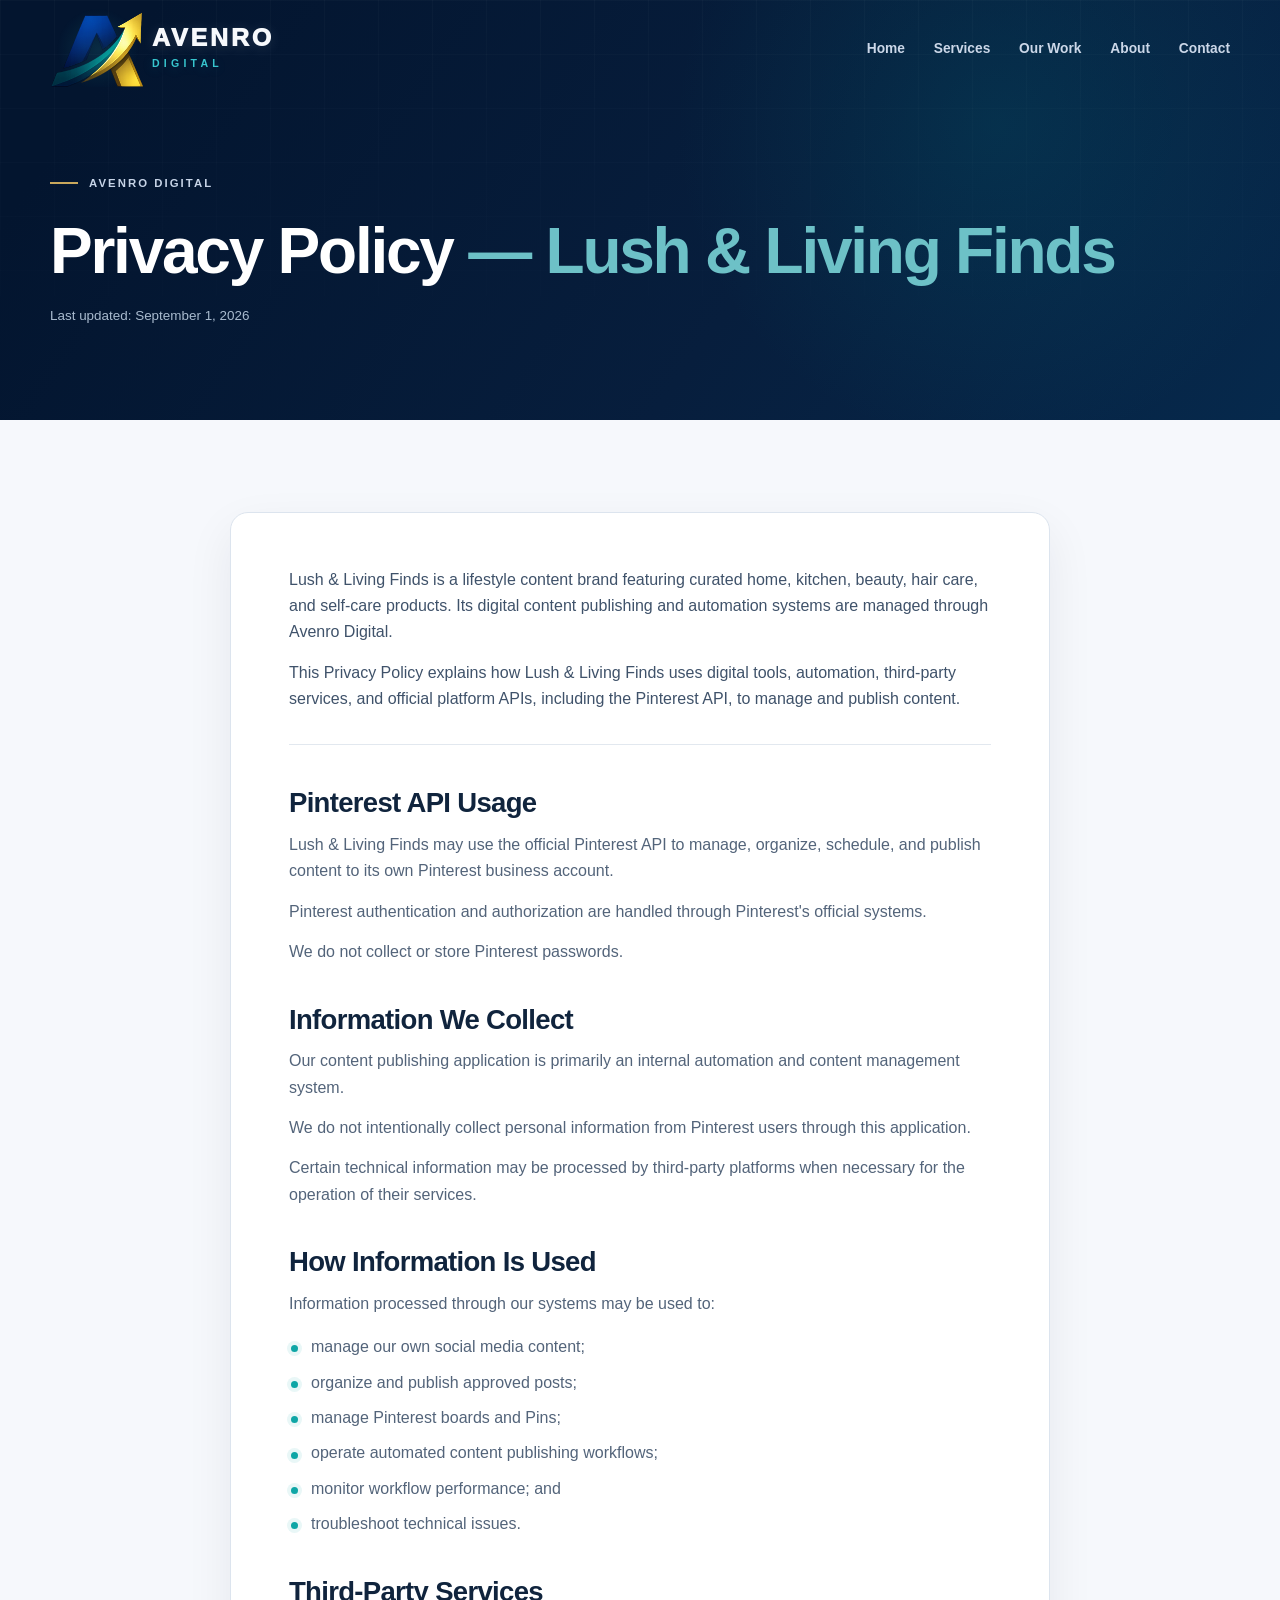
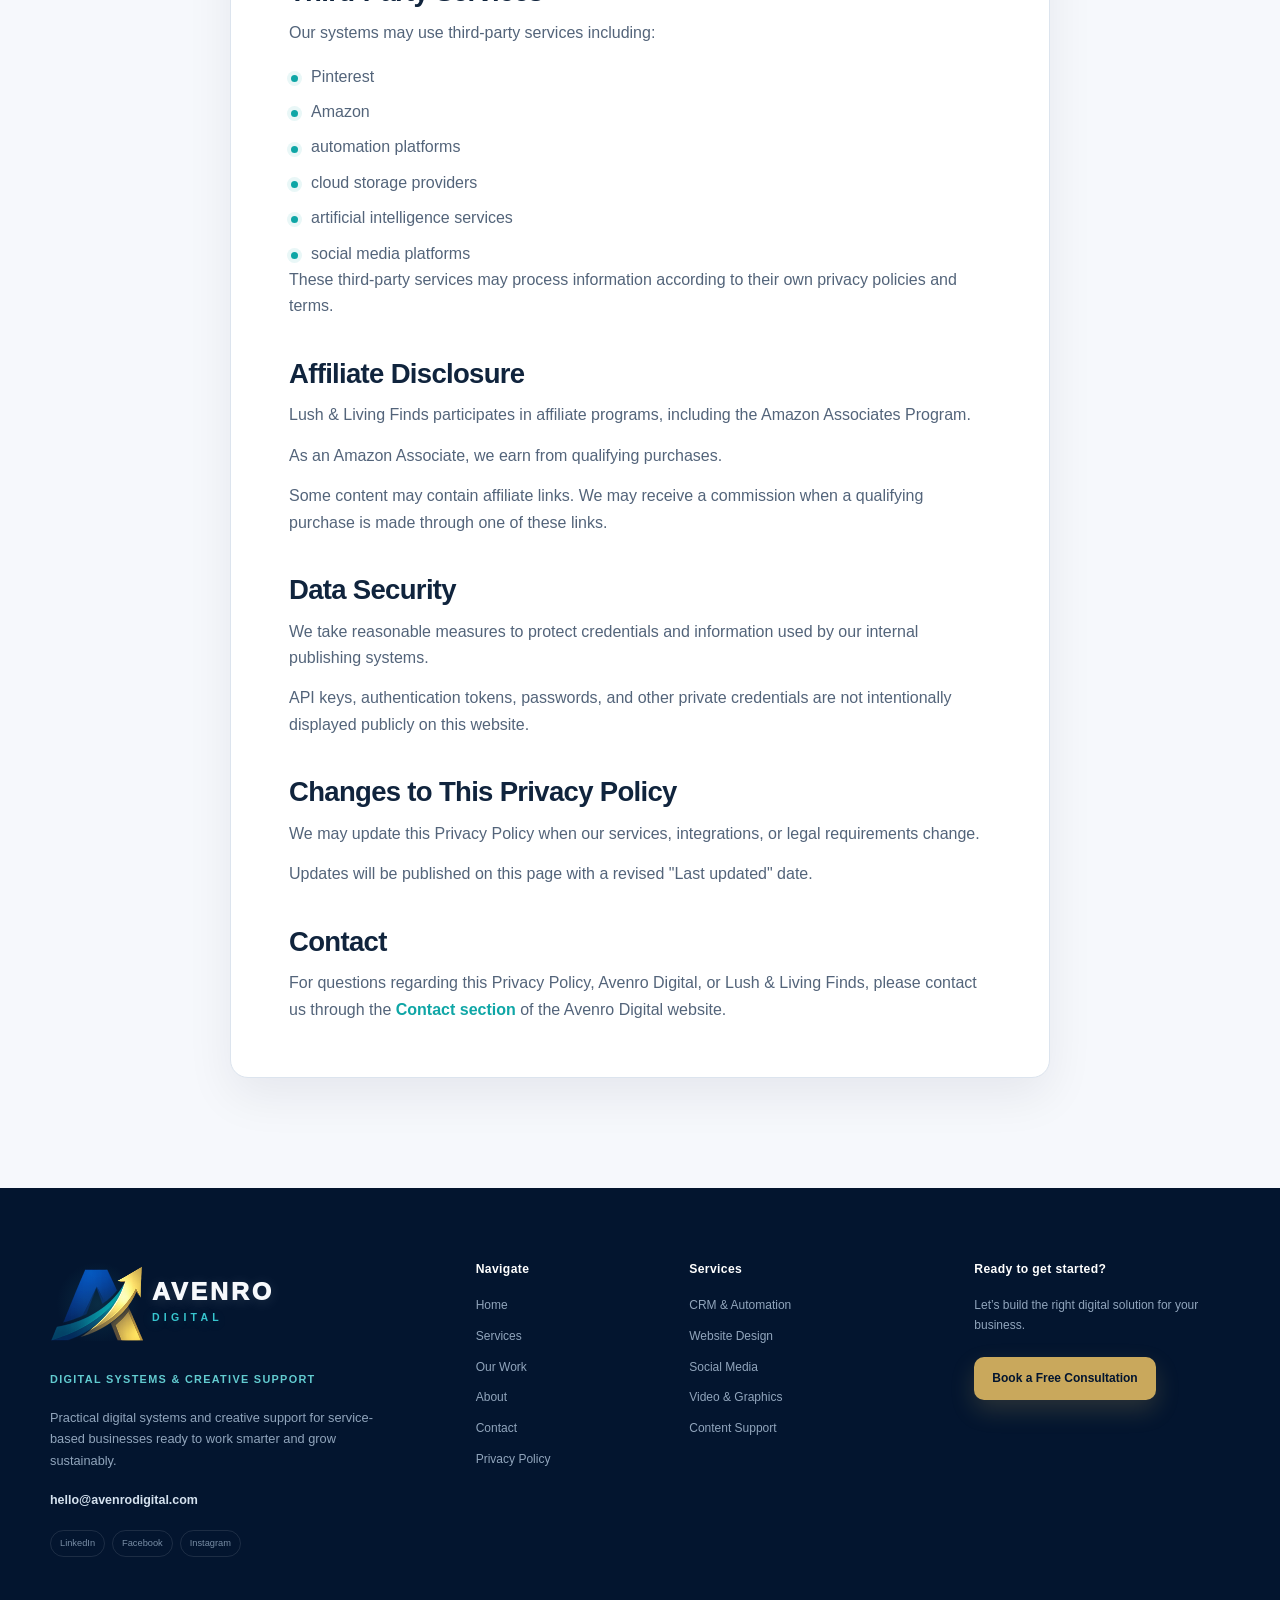
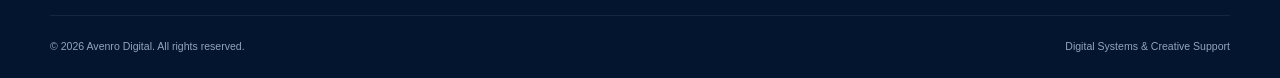
==== commit 22fc7cf0: "Move privacy policy link to footer" ====
--- a/lush-living-finds/privacy/index.html
+++ b/lush-living-finds/privacy/index.html
@@ -36,7 +36,6 @@
           <li><a href="../../#work">Our Work</a></li>
           <li><a href="../../#about">About</a></li>
           <li><a href="../../#contact">Contact</a></li>
-          <li><a class="active" href="/lush-living-finds/privacy/" aria-current="page">Privacy Policy</a></li>
         </ul>
       </div>
     </nav>
@@ -135,7 +134,7 @@
         <a class="footer-email" href="mailto:hello@avenrodigital.com">hello@avenrodigital.com</a>
         <div class="social-placeholders" aria-label="Social media profiles coming soon"><span>LinkedIn</span><span>Facebook</span><span>Instagram</span></div>
       </div>
-      <div class="footer-column"><h2>Navigate</h2><a href="../../#home">Home</a><a href="../../#services">Services</a><a href="../../#work">Our Work</a><a href="../../#about">About</a><a href="../../#contact">Contact</a></div>
+      <div class="footer-column"><h2>Navigate</h2><a href="../../#home">Home</a><a href="../../#services">Services</a><a href="../../#work">Our Work</a><a href="../../#about">About</a><a href="../../#contact">Contact</a><a href="/lush-living-finds/privacy/" aria-current="page">Privacy Policy</a></div>
       <div class="footer-column"><h2>Services</h2><a href="../../#services">CRM &amp; Automation</a><a href="../../#services">Website Design</a><a href="../../#services">Social Media</a><a href="../../#services">Video &amp; Graphics</a><a href="../../#services">Content Support</a></div>
       <div class="footer-column footer-action"><h2>Ready to get started?</h2><p>Let’s build the right digital solution for your business.</p><a class="button button-gold button-small" href="../../#contact">Book a Free Consultation</a></div>
     </div>
